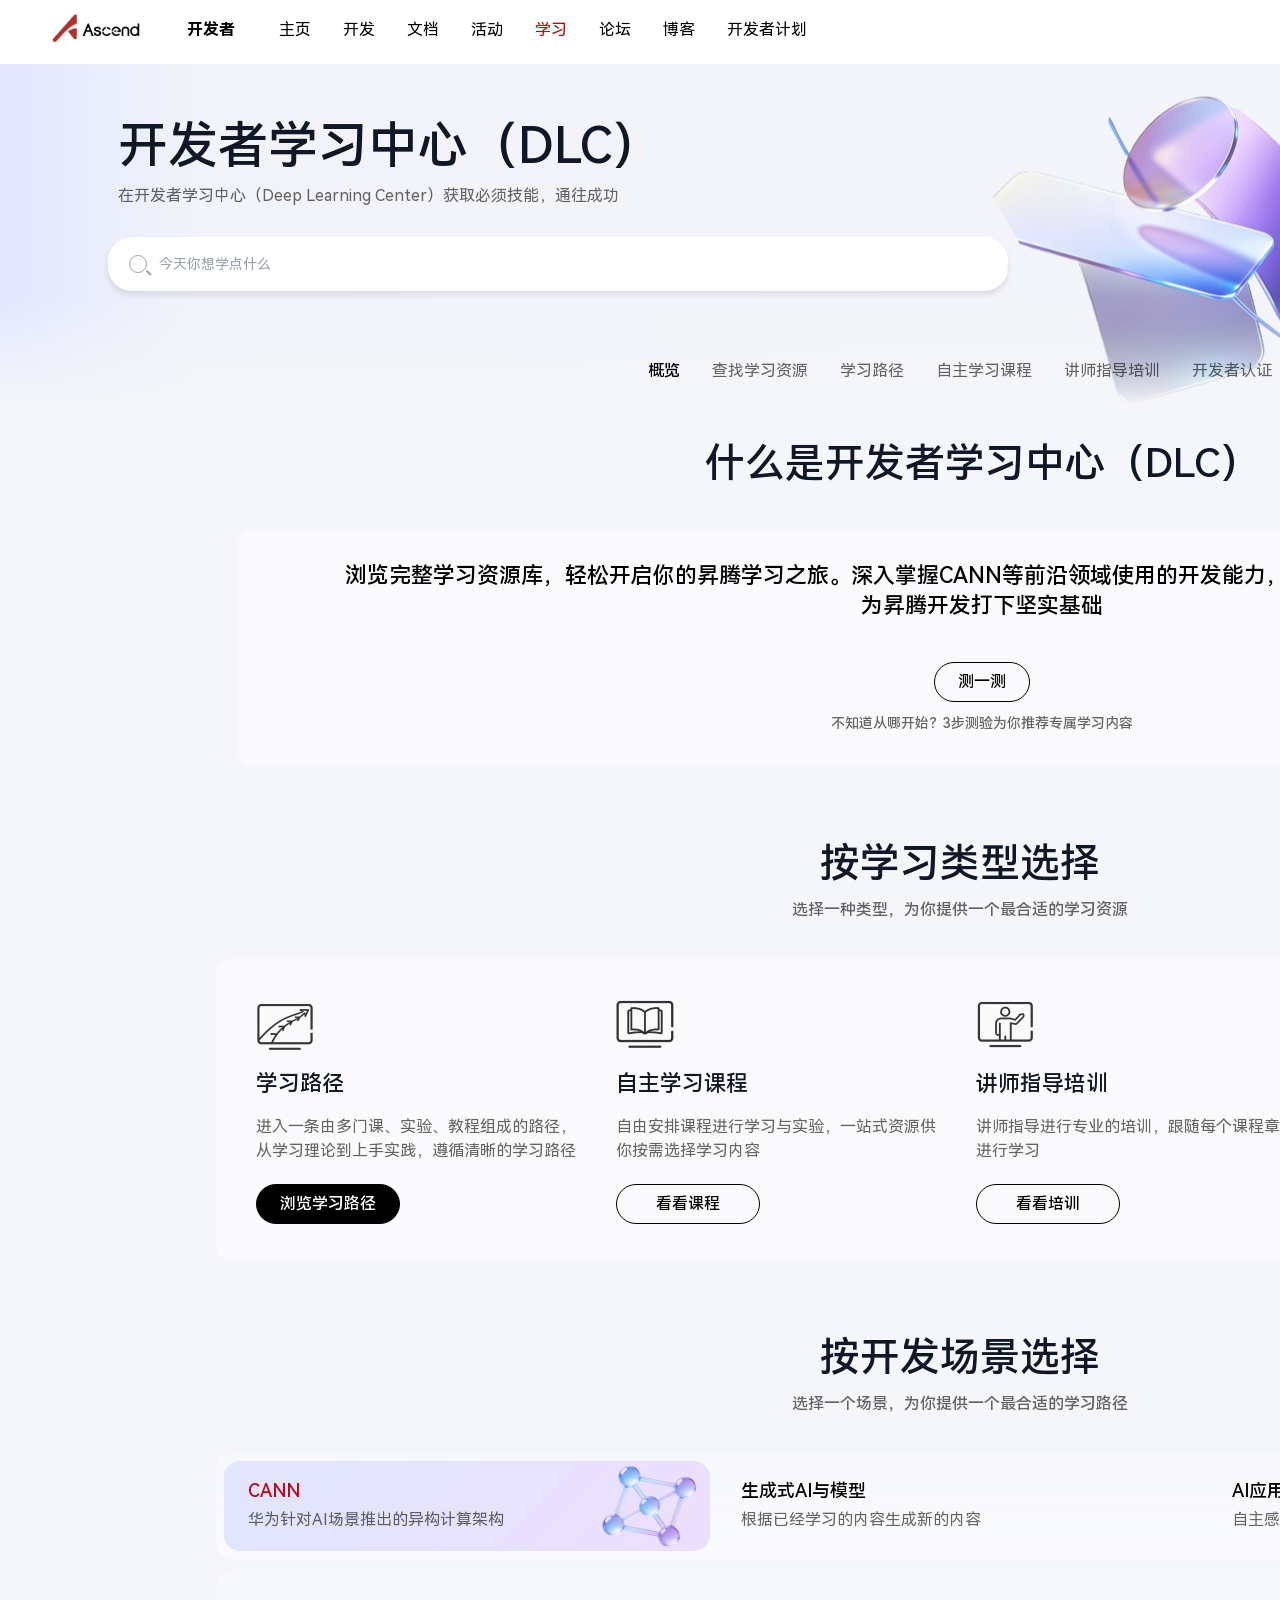
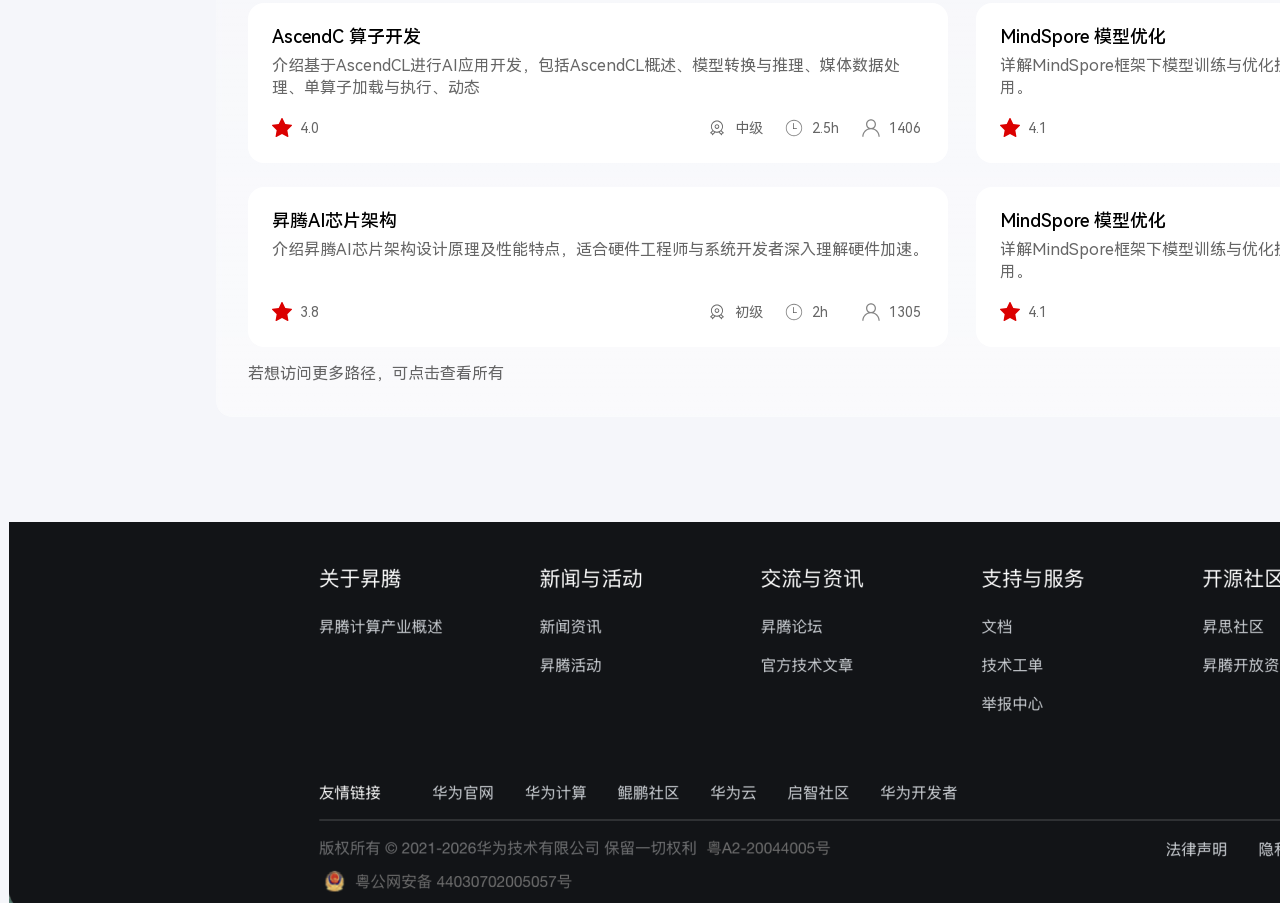
==== index.html @ 6dcd7709 "Fix recommendation floor spacing and title alignment Card height restored to Figma's real 322px (was" ====
<!DOCTYPE html>
<html lang="zh-CN">
<head>
<meta charset="UTF-8">
<meta name="viewport" content="width=1920">
<title>开发者学习中心 · Ascend Developer</title>
<link rel="stylesheet" href="assets/css/styles.css">
</head>
<body>
<div class="page">
<header class="nav">
<img class="ph-img" src="assets/images/logo.png" alt="Ascend Developer" style="left:24.0px;top:4.0px;width:139.0px;height:50.0px;">
<nav class="nav-links">
<a class="nav-link" href="#" style="left:187.0px;top:18.0px;width:60.0px;font-weight:700;color:var(--color-text-primary);">开发者</a>
<a class="nav-link" href="#" style="left:279.0px;top:18.0px;width:32.0px;font-weight:400;color:var(--color-text-primary);">主页</a>
<a class="nav-link" href="#" style="left:343.0px;top:18.0px;width:32.0px;font-weight:400;color:var(--color-text-primary);">开发</a>
<a class="nav-link" href="#" style="left:407.0px;top:18.0px;width:32.0px;font-weight:400;color:var(--color-text-primary);">文档</a>
<a class="nav-link" href="#" style="left:471.0px;top:18.0px;width:32.0px;font-weight:400;color:var(--color-text-primary);">活动</a>
<a class="nav-link" href="#" style="left:535.0px;top:18.0px;width:32.0px;font-weight:400;color:var(--color-brand-red-dark);">学习</a>
<a class="nav-link" href="#" style="left:599.0px;top:18.0px;width:32.0px;font-weight:400;color:var(--color-text-primary);">论坛</a>
<a class="nav-link" href="#" style="left:663.0px;top:18.0px;width:32.0px;font-weight:400;color:var(--color-text-primary);">博客</a>
<a class="nav-link" href="#" style="left:727.0px;top:18.0px;width:80.0px;font-weight:400;color:var(--color-text-primary);">开发者计划</a>
</nav>
<img class="ph-img" src="assets/images/nav-side-image.png" alt="" style="left:1474.0px;top:7.0px;width:430.0px;height:46.0px;">
</header>
<section class="banner">
<div class="banner-base" style="left:0.0px;top:53.0px;width:1920.0px;height:355.0px;"></div>
<img class="ph-img" src="assets/images/banner-visual.png" alt="" style="left:987.0px;top:-218.0px;width:942.84px;height:822.43px;">
<div class="banner-fade" style="left:0.0px;top:296.0px;width:1920.0px;height:112.0px;"></div>
<img class="ph-img" src="assets/images/banner-float-1.png" alt="" style="left:1458.0px;top:90.0px;width:55.0px;height:56.0px;">
<img class="ph-img" src="assets/images/banner-float-2.png" alt="" style="left:1272.0px;top:272.0px;width:46.0px;height:52.0px;">
<div class="txt" style="left:118.0px;top:121.0px;width:545.0px;height:50.0px;font-size:50.0px;line-height:50.0px;font-weight:600;color:var(--color-text-heading);text-align:left;white-space:nowrap;">开发者学习中心（DLC）</div>
<div class="txt" style="left:118.0px;top:185.0px;width:497.0px;height:22.0px;font-size:16.0px;line-height:22.0px;font-weight:400;color:var(--color-text-secondary);text-align:left;white-space:nowrap;">在开发者学习中心（Deep Learning Center）获取必须技能，通往成功</div>
<div class="search-bar" style="left:108.0px;top:237.0px;width:900.0px;height:54.0px;">
<span class="search-icon"></span>
<input type="text" class="search-input" id="searchInput" placeholder="今天你想学点什么" autocomplete="off" oninput="onSearchInput(this.value)" onfocus="onSearchFocus()">
</div>
<div class="search-panel" id="searchPanel" style="left:108px;top:303px;"></div>
<div class="subnav" style="left:216.0px;top:343.0px;width:1488.0px;height:56.0px;">
<span class="subnav-item" style="left:432.0px;top:18.0px;font-weight:600;color:var(--color-text-primary);">概览</span>
<a class="subnav-item" href="find.html" style="left:496.0px;top:18.0px;font-weight:400;color:var(--color-text-secondary);">查找学习资源</a>
<span class="subnav-item" style="left:624.0px;top:18.0px;font-weight:400;color:var(--color-text-secondary);">学习路径</span>
<span class="subnav-item" style="left:720.0px;top:18.0px;font-weight:400;color:var(--color-text-secondary);">自主学习课程</span>
<span class="subnav-item" style="left:848.0px;top:18.0px;font-weight:400;color:var(--color-text-secondary);">讲师指导培训</span>
<span class="subnav-item" style="left:976.0px;top:18.0px;font-weight:400;color:var(--color-text-secondary);">开发者认证</span>
</div>
<button class="float-btn" style="left:1840.0px;top:1035.0px;width:36.0px;height:36.0px;" aria-label="quick action"><span></span></button>
<button class="float-btn" style="left:1840.0px;top:1079.0px;width:36.0px;height:36.0px;" aria-label="quick action"><span></span></button>
<button class="float-btn" style="left:1840.0px;top:1123.0px;width:36.0px;height:36.0px;" aria-label="quick action"><span></span></button>
<button class="float-btn" style="left:1840.0px;top:1167.0px;width:36.0px;height:36.0px;" aria-label="quick action"><span></span></button>
</section>
<section class="intro" id="floorDefault">
<div class="txt" style="left:704.5px;top:439.0px;width:555.0px;height:50.0px;font-size:40.0px;line-height:50.0px;font-weight:600;color:var(--color-text-heading);text-align:center;white-space:nowrap;">什么是开发者学习中心（DLC）</div>
<div class="intro-card" style="left:238.0px;top:529.0px;width:1488.0px;height:238.0px;"></div>
<div class="txt" style="left:344.0px;top:561.0px;width:1275.0px;height:60.0px;font-size:22.0px;line-height:30.0px;font-weight:600;color:var(--color-text-primary);text-align:center;">浏览完整学习资源库，轻松开启你的昇腾学习之旅。深入掌握CANN等前沿领域使用的开发能力，收获一手实战经验与专家级知识，为昇腾开发打下坚实基础</div>
<div class="txt" style="left:344.0px;top:715.0px;width:1275.0px;height:16.0px;font-size:14.0px;line-height:16.0px;font-weight:600;color:var(--color-text-secondary);text-align:center;white-space:nowrap;">不知道从哪开始？3步测验为你推荐专属学习内容</div>
<button class="btn btn-outline" style="left:934.0px;top:662.0px;width:96.0px;height:40.0px;" onclick="openQuizMatch()">测一测</button>
</section>

<!-- 专属推荐楼层：完成"测一测"后替换上面的默认楼层。内容来自 Figma 节点 136:1414（主页-专属推荐） -->
<section class="rec-floor" id="floorRecommend" style="display:none;">
<div class="txt" style="left:34.0px;top:439.0px;width:1896.0px;height:50.0px;font-size:40.0px;line-height:50.0px;font-weight:600;color:var(--color-text-heading);text-align:center;white-space:nowrap;">专属推荐</div>
<div class="rec-card-bg" style="left:238.0px;top:529.0px;width:1488.0px;height:322.0px;">
  <div class="rec-toolbar">
    <div class="rec-chips" id="recChips"></div>
    <div class="rec-toolbar-right">
      <span class="rec-edit-link" onclick="openQuizMatch()">修改</span>
      <button class="rec-refresh-btn" onclick="shuffleRecCards()">↻ 换一批</button>
    </div>
  </div>
  <div class="rec-cards" id="recCards"></div>
</div>
</section>
<div id="belowFloor1" style="position:relative;top:0px;transition:top 0.3s ease;">
<section class="learn-type">
<div class="txt" style="left:820.0px;top:839.0px;width:280.0px;height:50.0px;font-size:40.0px;line-height:50.0px;font-weight:600;color:var(--color-text-heading);text-align:center;white-space:nowrap;">按学习类型选择</div>
<div class="txt" style="left:322.0px;top:901.0px;width:1275.0px;height:18.0px;font-size:16.0px;line-height:18.0px;font-weight:600;color:var(--color-text-secondary);text-align:center;white-space:nowrap;">选择一种类型，为你提供一个最合适的学习资源</div>
<div class="learn-type-card-bg" style="left:216.0px;top:959.0px;width:1488.0px;height:302.0px;"></div>
<img class="ph-img" src="assets/images/scenario-icon-1.png" alt="" style="left:256.0px;top:995.0px;width:58.0px;height:58.0px;">
<div class="txt" style="left:256.0px;top:1069.0px;width:328.0px;height:30.0px;font-size:22.0px;line-height:30.0px;font-weight:600;color:var(--color-text-heading);text-align:left;white-space:nowrap;">学习路径</div>
<div class="txt" style="left:256.0px;top:1115.0px;width:328.0px;height:48.0px;font-size:16.0px;line-height:24.0px;font-weight:400;color:var(--color-text-secondary);text-align:left;">进入一条由多门课、实验、教程组成的路径，从学习理论到上手实践，遵循清晰的学习路径</div>
<button class="btn btn-primary" style="left:256.0px;top:1184.0px;width:144.0px;height:40.0px;">浏览学习路径</button>
<img class="ph-img" src="assets/images/scenario-icon-2.png" alt="" style="left:616.0px;top:995.0px;width:58.0px;height:58.0px;">
<div class="txt" style="left:616.0px;top:1069.0px;width:328.0px;height:30.0px;font-size:22.0px;line-height:30.0px;font-weight:600;color:var(--color-text-heading);text-align:left;white-space:nowrap;">自主学习课程</div>
<div class="txt" style="left:616.0px;top:1115.0px;width:328.0px;height:48.0px;font-size:16.0px;line-height:24.0px;font-weight:400;color:var(--color-text-secondary);text-align:left;">自由安排课程进行学习与实验，一站式资源供你按需选择学习内容</div>
<button class="btn btn-outline" style="left:616.0px;top:1184.0px;width:144.0px;height:40.0px;">看看课程</button>
<img class="ph-img" src="assets/images/scenario-icon-3.png" alt="" style="left:976.0px;top:995.0px;width:58.0px;height:58.0px;">
<div class="txt" style="left:976.0px;top:1069.0px;width:328.0px;height:30.0px;font-size:22.0px;line-height:30.0px;font-weight:600;color:var(--color-text-heading);text-align:left;white-space:nowrap;">讲师指导培训</div>
<div class="txt" style="left:976.0px;top:1115.0px;width:328.0px;height:48.0px;font-size:16.0px;line-height:24.0px;font-weight:400;color:var(--color-text-secondary);text-align:left;">讲师指导进行专业的培训，跟随每个课程章节进行学习</div>
<button class="btn btn-outline" style="left:976.0px;top:1184.0px;width:144.0px;height:40.0px;">看看培训</button>
<img class="ph-img" src="assets/images/scenario-icon-4.png" alt="" style="left:1336.0px;top:995.0px;width:58.0px;height:58.0px;">
<div class="txt" style="left:1336.0px;top:1069.0px;width:328.0px;height:30.0px;font-size:22.0px;line-height:30.0px;font-weight:600;color:var(--color-text-heading);text-align:left;white-space:nowrap;">开发者认证</div>
<div class="txt" style="left:1336.0px;top:1115.0px;width:328.0px;height:48.0px;font-size:16.0px;line-height:24.0px;font-weight:400;color:var(--color-text-secondary);text-align:left;">学有所成，把你的能力转变为昇腾官方认证的人才证书。</div>
<button class="btn btn-outline" style="left:1336.0px;top:1184.0px;width:144.0px;height:40.0px;">看看认证</button>
</section>
<section class="scenario-head">
<div class="txt" style="left:820.0px;top:1333.0px;width:280.0px;height:50.0px;font-size:40.0px;line-height:50.0px;font-weight:600;color:var(--color-text-heading);text-align:center;white-space:nowrap;">按开发场景选择</div>
<div class="txt" style="left:322.0px;top:1395.0px;width:1275.0px;height:18.0px;font-size:16.0px;line-height:18.0px;font-weight:600;color:var(--color-text-secondary);text-align:center;white-space:nowrap;">选择一个场景，为你提供一个最合适的学习路径</div>
</section>
<section class="scenario-strip">
<div class="scenario-strip-top" style="left:216.0px;top:1453.0px;width:1488.0px;height:106.0px;"></div>
<div class="scenario-strip-bottom" style="left:216.0px;top:1571.0px;width:1488.0px;height:446.0px;"></div>
<div class="scenario-tag-bg" id="scenarioTagBg" style="left:224.0px;top:1461.0px;width:486.0px;height:90.0px;"></div>
<img class="ph-img" id="scenarioIcon" src="assets/images/glass-icon.png" alt="" style="left:579.0px;top:1436.0px;width:141.0px;height:141.0px;">
<div class="txt" id="scenarioTitle0" style="left:248.0px;top:1481.0px;width:255.0px;height:20.0px;font-size:18.0px;line-height:20.0px;font-weight:600;color:var(--color-brand-red-dark);text-align:left;white-space:nowrap;transition:color 0.2s;">CANN</div>
<div class="txt" style="left:248.0px;top:1509.0px;width:255.0px;height:22.0px;font-size:16.0px;line-height:22.0px;font-weight:400;color:var(--color-text-secondary);text-align:left;white-space:nowrap;">华为针对AI场景推出的异构计算架构</div>
<div class="txt" id="scenarioTitle1" style="left:741.0px;top:1481.0px;width:255.0px;height:20.0px;font-size:18.0px;line-height:20.0px;font-weight:600;color:var(--color-text-primary);text-align:left;white-space:nowrap;transition:color 0.2s;">生成式AI与模型</div>
<div class="txt" style="left:741.0px;top:1509.0px;width:290.0px;height:22.0px;font-size:16.0px;line-height:22.0px;font-weight:400;color:var(--color-text-secondary);text-align:left;white-space:nowrap;">根据已经学习的内容生成新的内容</div>
<div class="txt" id="scenarioTitle2" style="left:1232.0px;top:1481.0px;width:255.0px;height:20.0px;font-size:18.0px;line-height:20.0px;font-weight:600;color:var(--color-text-primary);text-align:left;white-space:nowrap;transition:color 0.2s;">AI应用与智能体</div>
<div class="txt" style="left:1232.0px;top:1509.0px;width:255.0px;height:22.0px;font-size:16.0px;line-height:22.0px;font-weight:400;color:var(--color-text-secondary);text-align:left;white-space:nowrap;">自主感知环境，进行独立思考</div>
<div class="scenario-tab-hit" onclick="selectScenario(0)" style="left:224.0px;top:1461.0px;width:493.0px;height:90.0px;"></div>
<div class="scenario-tab-hit" onclick="selectScenario(1)" style="left:717.0px;top:1461.0px;width:493.0px;height:90.0px;"></div>
<div class="scenario-tab-hit" onclick="selectScenario(2)" style="left:1208.0px;top:1461.0px;width:496.0px;height:90.0px;"></div>
<div class="txt" style="left:248.0px;top:1963.0px;width:290.0px;height:22.0px;font-size:16.0px;line-height:22.0px;font-weight:400;color:var(--color-text-secondary);text-align:left;white-space:nowrap;">若想访问更多路径，可点击查看所有</div>
</section>
<section class="course-grid">
<div class="course-card" style="left:248.0px;top:1603.0px;width:700.0px;height:160.0px;"></div>
<div class="txt" style="left:272.0px;top:1627.0px;width:255.0px;height:20.0px;font-size:18.0px;line-height:20.0px;font-weight:600;color:var(--color-text-primary);text-align:left;white-space:nowrap;">AscendC 算子开发</div>
<div class="txt" style="left:272.0px;top:1655.0px;width:656.0px;height:44.0px;font-size:16.0px;line-height:22.0px;font-weight:400;color:var(--color-text-secondary);text-align:left;">介绍基于AscendCL进行AI应用开发，包括AscendCL概述、模型转换与推理、媒体数据处理、单算子加载与执行、动态</div>
<img class="stat-icon" src="assets/icons/icon-star.svg" alt="" style="left:272.0px;top:1718.0px;width:20px;height:20px;">
<div class="txt" style="left:300.0px;top:1717.0px;width:30.0px;height:22.0px;font-size:14.0px;line-height:22.0px;font-weight:400;color:var(--color-text-secondary);text-align:left;white-space:nowrap;">4.0</div>
<img class="stat-icon" src="assets/icons/icon-level.svg" alt="" style="left:707.0px;top:1718.0px;width:20px;height:20px;">
<div class="txt" style="left:735.0px;top:1717.0px;width:29.0px;height:22.0px;font-size:14.0px;line-height:22.0px;font-weight:400;color:var(--color-text-secondary);text-align:left;white-space:nowrap;">中级</div>
<img class="stat-icon" src="assets/icons/icon-time.svg" alt="" style="left:784.0px;top:1718.0px;width:20px;height:20px;">
<div class="txt" style="left:812.0px;top:1717.0px;width:29.0px;height:22.0px;font-size:14.0px;line-height:22.0px;font-weight:400;color:var(--color-text-secondary);text-align:left;white-space:nowrap;">2.5h</div>
<img class="stat-icon" src="assets/icons/icon-people.svg" alt="" style="left:861.0px;top:1718.0px;width:20px;height:20px;">
<div class="txt" style="left:889.0px;top:1717.0px;width:34.0px;height:22.0px;font-size:14.0px;line-height:22.0px;font-weight:400;color:var(--color-text-secondary);text-align:left;white-space:nowrap;">1406</div>
<div class="course-card" style="left:248.0px;top:1787.0px;width:700.0px;height:160.0px;"></div>
<div class="txt" style="left:272.0px;top:1811.0px;width:255.0px;height:20.0px;font-size:18.0px;line-height:20.0px;font-weight:600;color:var(--color-text-primary);text-align:left;white-space:nowrap;">昇腾AI芯片架构</div>
<div class="txt" style="left:272.0px;top:1839.0px;width:656.0px;height:22.0px;font-size:16.0px;line-height:22.0px;font-weight:400;color:var(--color-text-secondary);text-align:left;white-space:nowrap;">介绍昇腾AI芯片架构设计原理及性能特点，适合硬件工程师与系统开发者深入理解硬件加速。</div>
<img class="stat-icon" src="assets/icons/icon-star.svg" alt="" style="left:272.0px;top:1902.0px;width:20px;height:20px;">
<div class="txt" style="left:300.0px;top:1901.0px;width:30.0px;height:22.0px;font-size:14.0px;line-height:22.0px;font-weight:400;color:var(--color-text-secondary);text-align:left;white-space:nowrap;">3.8</div>
<img class="stat-icon" src="assets/icons/icon-level.svg" alt="" style="left:707.0px;top:1902.0px;width:20px;height:20px;">
<div class="txt" style="left:735.0px;top:1901.0px;width:29.0px;height:22.0px;font-size:14.0px;line-height:22.0px;font-weight:400;color:var(--color-text-secondary);text-align:left;white-space:nowrap;">初级</div>
<img class="stat-icon" src="assets/icons/icon-time.svg" alt="" style="left:784.0px;top:1902.0px;width:20px;height:20px;">
<div class="txt" style="left:812.0px;top:1901.0px;width:29.0px;height:22.0px;font-size:14.0px;line-height:22.0px;font-weight:400;color:var(--color-text-secondary);text-align:left;white-space:nowrap;">2h</div>
<img class="stat-icon" src="assets/icons/icon-people.svg" alt="" style="left:861.0px;top:1902.0px;width:20px;height:20px;">
<div class="txt" style="left:889.0px;top:1901.0px;width:34.0px;height:22.0px;font-size:14.0px;line-height:22.0px;font-weight:400;color:var(--color-text-secondary);text-align:left;white-space:nowrap;">1305</div>
<div class="course-card" style="left:976.0px;top:1603.0px;width:700.0px;height:160.0px;"></div>
<div class="txt" style="left:1000.0px;top:1627.0px;width:255.0px;height:20.0px;font-size:18.0px;line-height:20.0px;font-weight:600;color:var(--color-text-primary);text-align:left;white-space:nowrap;">MindSpore 模型优化</div>
<div class="txt" style="left:1000.0px;top:1655.0px;width:656.0px;height:44.0px;font-size:16.0px;line-height:22.0px;font-weight:400;color:var(--color-text-secondary);text-align:left;">详解MindSpore框架下模型训练与优化技巧，涵盖自动微分、混合精度训练及分布式计算应用。</div>
<img class="stat-icon" src="assets/icons/icon-star.svg" alt="" style="left:1000.0px;top:1718.0px;width:20px;height:20px;">
<div class="txt" style="left:1028.0px;top:1717.0px;width:30.0px;height:22.0px;font-size:14.0px;line-height:22.0px;font-weight:400;color:var(--color-text-secondary);text-align:left;white-space:nowrap;">4.1</div>
<img class="stat-icon" src="assets/icons/icon-level.svg" alt="" style="left:1435.0px;top:1718.0px;width:20px;height:20px;">
<div class="txt" style="left:1463.0px;top:1717.0px;width:29.0px;height:22.0px;font-size:14.0px;line-height:22.0px;font-weight:400;color:var(--color-text-secondary);text-align:left;white-space:nowrap;">高级</div>
<img class="stat-icon" src="assets/icons/icon-time.svg" alt="" style="left:1512.0px;top:1718.0px;width:20px;height:20px;">
<div class="txt" style="left:1540.0px;top:1717.0px;width:29.0px;height:22.0px;font-size:14.0px;line-height:22.0px;font-weight:400;color:var(--color-text-secondary);text-align:left;white-space:nowrap;">3h</div>
<img class="stat-icon" src="assets/icons/icon-people.svg" alt="" style="left:1589.0px;top:1718.0px;width:20px;height:20px;">
<div class="txt" style="left:1617.0px;top:1717.0px;width:34.0px;height:22.0px;font-size:14.0px;line-height:22.0px;font-weight:400;color:var(--color-text-secondary);text-align:left;white-space:nowrap;">1720</div>
<div class="course-card" style="left:976.0px;top:1787.0px;width:700.0px;height:160.0px;"></div>
<div class="txt" style="left:1000.0px;top:1811.0px;width:255.0px;height:20.0px;font-size:18.0px;line-height:20.0px;font-weight:600;color:var(--color-text-primary);text-align:left;white-space:nowrap;">MindSpore 模型优化</div>
<div class="txt" style="left:1000.0px;top:1839.0px;width:656.0px;height:44.0px;font-size:16.0px;line-height:22.0px;font-weight:400;color:var(--color-text-secondary);text-align:left;">详解MindSpore框架下模型训练与优化技巧，涵盖自动微分、混合精度训练及分布式计算应用。</div>
<img class="stat-icon" src="assets/icons/icon-star.svg" alt="" style="left:1000.0px;top:1902.0px;width:20px;height:20px;">
<div class="txt" style="left:1028.0px;top:1901.0px;width:30.0px;height:22.0px;font-size:14.0px;line-height:22.0px;font-weight:400;color:var(--color-text-secondary);text-align:left;white-space:nowrap;">4.1</div>
<img class="stat-icon" src="assets/icons/icon-level.svg" alt="" style="left:1435.0px;top:1902.0px;width:20px;height:20px;">
<div class="txt" style="left:1463.0px;top:1901.0px;width:29.0px;height:22.0px;font-size:14.0px;line-height:22.0px;font-weight:400;color:var(--color-text-secondary);text-align:left;white-space:nowrap;">高级</div>
<img class="stat-icon" src="assets/icons/icon-time.svg" alt="" style="left:1512.0px;top:1902.0px;width:20px;height:20px;">
<div class="txt" style="left:1540.0px;top:1901.0px;width:29.0px;height:22.0px;font-size:14.0px;line-height:22.0px;font-weight:400;color:var(--color-text-secondary);text-align:left;white-space:nowrap;">3h</div>
<img class="stat-icon" src="assets/icons/icon-people.svg" alt="" style="left:1589.0px;top:1902.0px;width:20px;height:20px;">
<div class="txt" style="left:1617.0px;top:1901.0px;width:34.0px;height:22.0px;font-size:14.0px;line-height:22.0px;font-weight:400;color:var(--color-text-secondary);text-align:left;white-space:nowrap;">1720</div>
<a class="course-card-link" href="detail.html?course=ascendc&title=AscendC%20%E7%AE%97%E5%AD%90%E5%BC%80%E5%8F%91" style="left:248px;top:1603px;width:700px;height:160px;" aria-label="AscendC 算子开发"></a>
<a class="course-card-link" href="detail.html?course=chip-arch&title=%E6%98%87%E8%85%BEAI%E8%8A%AF%E7%89%87%E6%9E%B6%E6%9E%84" style="left:248px;top:1787px;width:700px;height:160px;" aria-label="昇腾AI芯片架构"></a>
<a class="course-card-link" href="detail.html?course=mindspore&title=MindSpore%20%E6%A8%A1%E5%9E%8B%E4%BC%98%E5%8C%96" style="left:976px;top:1603px;width:700px;height:160px;" aria-label="MindSpore 模型优化"></a>
<a class="course-card-link" href="detail.html?course=mindspore&title=MindSpore%20%E6%A8%A1%E5%9E%8B%E4%BC%98%E5%8C%96" style="left:976px;top:1787px;width:700px;height:160px;" aria-label="MindSpore 模型优化"></a>
</section>
<section class="footer-visual">
<img class="ph-img" src="assets/images/footer-visual.png" alt="" style="left:9.0px;top:2122.0px;width:1922.0px;height:381.0px;">
<div class="footer-accent" style="left:1813.0px;top:2238.0px;width:87.0px;height:183.0px;"></div>
</section>
</div>
</div>

<div class="qm-overlay" id="quizMatchOverlay">
  <div class="qm-card">
    <div class="qm-head">
      <span class="qm-icon">🎯</span>
      <div class="qm-head-text">
        <div class="qm-title" id="qmTitle"></div>
        <div class="qm-subtitle" id="qmSubtitle"></div>
      </div>
      <button class="qm-close" onclick="closeQuizMatch()" aria-label="关闭">
        <svg width="15" height="15" viewBox="0 0 24 24" fill="none" stroke="currentColor" stroke-width="2"><path d="M6 6l12 12M18 6L6 18"/></svg>
      </button>
    </div>
    <div class="qm-progress-track"><div class="qm-progress-fill" id="qmProgressFill"></div></div>
    <div class="qm-body" id="qmBody"></div>
  </div>
</div>

<script>
/* 数据来源：Figma 节点 165:8336 / 165:8654 / 165:8968 / 165:9280（测一测第一/二/三/四步） */
const QUIZ_STEPS = [
  { label: '第 1 步 / 共 3 步', headerTitle: '简单三步，祝你快速开启昇腾学习之旅', question: '你是什么角色？',
    options: ['AI 初学者', '高校学生', '算法工程师', '应用开发者', '推理部署', '算子开发', '随便看看'] },
  { label: '第 2 步 / 共 3 步', headerTitle: '很好，那么', question: '你的目标是？',
    options: ['昇腾通用知识', '训练开发', '算子开发', '推理开发', '获取人才认证', '以上都有'] },
  { label: '第 3 步 / 共 3 步', headerTitle: '好的～', question: '你当前的水平是？',
    options: ['零基础', '熟悉 Python', '熟悉 Triton', '熟悉 C++', '熟悉 CUDA C / Ascend C'] },
];

let qmStep = 0;          // 0,1,2 = 三道题；'loading'；'result'
let qmAnswers = [];

function openQuizMatch(){
  qmStep = 0;
  qmAnswers = [];
  document.getElementById('quizMatchOverlay').classList.add('open');
  renderQuizStep();
}
function closeQuizMatch(){
  document.getElementById('quizMatchOverlay').classList.remove('open');
}

function setQmProgress(pct){
  document.getElementById('qmProgressFill').style.width = pct + '%';
}

function renderQuizStep(){
  const body = document.getElementById('qmBody');
  const titleEl = document.getElementById('qmTitle');
  const subEl = document.getElementById('qmSubtitle');

  if (typeof qmStep === 'number') {
    const s = QUIZ_STEPS[qmStep];
    titleEl.textContent = s.headerTitle;
    subEl.style.display = 'none';
    setQmProgress(qmStep / QUIZ_STEPS.length * 100);
    body.innerHTML =
      '<div class="qm-step-label">' + s.label + '</div>' +
      '<div class="qm-question">' + s.question + '</div>' +
      '<div class="qm-options">' + s.options.map((o, i) =>
        '<button class="qm-option" onclick="pickQuizOption(' + i + ')">' + o + '</button>'
      ).join('') + '</div>';
  } else if (qmStep === 'loading') {
    titleEl.textContent = '稍等片刻';
    subEl.style.display = 'none';
    body.innerHTML =
      '<div class="qm-loading">' +
        '<div class="qm-spinner"></div>' +
        '<div class="qm-loading-text">正在为你匹配学习路径…</div>' +
      '</div>';
  } else if (qmStep === 'result') {
    titleEl.textContent = '学习路径匹配';
    subEl.textContent = '回答 3 道题，为你推荐最合适的资源';
    subEl.style.display = 'block';
    setQmProgress(100);
    sessionStorage.setItem('qmAnswers', JSON.stringify(qmAnswers));
    body.innerHTML =
      '<div class="qm-result">' +
        '<div class="qm-result-emoji">🎉</div>' +
        '<div class="qm-result-heading">已为你匹配最合适的学习路径</div>' +
        '<div class="qm-tags">' + qmAnswers.map(a => '<span class="qm-tag">' + a + '</span>').join('') + '</div>' +
        '<button class="qm-cta" onclick="goToRecommendation()">查看专属推荐</button>' +
      '</div>';
  }
}

function pickQuizOption(i){
  const s = QUIZ_STEPS[qmStep];
  qmAnswers.push(s.options[i]);
  if (qmStep < QUIZ_STEPS.length - 1) {
    qmStep++;
    renderQuizStep();
  } else {
    qmStep = 'loading';
    renderQuizStep();
    setTimeout(() => { qmStep = 'result'; renderQuizStep(); }, 1200);
  }
}

/* ================= 搜索下拉面板 =================
   数据来源：Figma 节点 164:2712(初始面板) / 165:4366(激活面板，以「算子」为例的
   搜索结果) / 165:5249(悬浮态，多一个「加入学习计划」按钮)。 */
const QUICK_SEARCHES = ['算子开发基础', 'CANN 环境安装', 'Ascend C 入门', '模型推理优化', 'NPU 调试技巧', 'MindSpore 快速入门'];

const SEARCH_RESULTS = [
  { tag: '自主学习课程', tagColor: '#2E53FA', title: 'Ascend C 算子开发入门', desc: '从零掌握昇腾 Ascend C 算子编程模型，涵盖 Tiling 策略、核函数编写与调试全流程。', rating: '4.6', level: '初级', time: '3h', count: '2,841' },
  { tag: '学习路径', tagColor: '#912EFA', title: '昇腾异构编程完整路径', desc: '从硬件架构、CANN 软件栈到算子开发，系统性掌握昇腾全栈开发能力。', rating: '4.8', level: '中级', time: '12h', count: '1,406' },
  { tag: '讲师指导培训', tagColor: '#AF2EFA', title: '算子性能调优实战营', desc: '专家讲师带你分析真实业务场景中的算子瓶颈，掌握 Profile 工具与优化手段。', rating: '4.9', level: '高级', time: '2天', count: '380' },
  { tag: '自主学习课程', tagColor: '#2E53FA', title: '自定义算子注册与部署', desc: '学习如何将自定义 Ascend C 算子集成到 PyTorch 与 MindSpore 框架中并完成推理部署。', rating: '4.5', level: '中级', time: '2.5h', count: '964' },
  { tag: '讲师指导培训', tagColor: '#AF2EFA', title: 'CANN 算子开发工程师认证辅导班', desc: '对标华为官方认证考纲，精讲考点与实验，助力一次通过 HCIP-AI 算子方向认证。', rating: '4.7', level: '中级', time: '3天', count: '712' },
];

const addedPlans = new Set();

function onSearchFocus(){
  const val = document.getElementById('searchInput').value.trim();
  renderSearchPanel(val);
}
function onSearchInput(val){
  renderSearchPanel(val.trim());
}

function renderSearchPanel(query){
  const panel = document.getElementById('searchPanel');
  panel.classList.add('open');
  if (!query) {
    panel.className = 'search-panel open sp-initial';
    panel.innerHTML =
      '<div class="sp-suggest-label">试试这些搜索</div>' +
      '<div class="sp-suggest-row">' + QUICK_SEARCHES.map(q =>
        '<button class="sp-suggest-pill" onclick="fillSearch(\'' + q + '\')">🔍 ' + q + '</button>'
      ).join('') + '</div>' +
      '<div class="sp-quiz-bar">' +
        '<span>不知道从哪开始？3步测验为你推荐专属学习内容</span>' +
        '<button class="sp-quiz-btn" onclick="closeSearchPanel(); openQuizMatch();">🎯 测一测</button>' +
      '</div>';
  } else {
    panel.className = 'search-panel open sp-active';
    panel.innerHTML =
      '<div class="sp-result-count">找到 ' + SEARCH_RESULTS.length + ' 条相关学习资源</div>' +
      '<div class="sp-result-list">' + SEARCH_RESULTS.map((r, i) =>
        '<div class="sp-result-item" onclick="openResultDetail(\'' + r.title + '\')">' +
          '<div class="sp-result-head">' +
            '<span class="sp-result-tag" style="border-color:' + r.tagColor + ';color:' + r.tagColor + ';">' + r.tag + '</span>' +
            '<span class="sp-result-title">' + r.title + '</span>' +
            '<button class="sp-result-plan-btn' + (addedPlans.has(i) ? ' added' : '') + '" onclick="event.stopPropagation(); toggleAddPlan(' + i + ', this)">' +
              (addedPlans.has(i) ? '已加入 ✓' : '加入学习计划') +
            '</button>' +
          '</div>' +
          '<div class="sp-result-desc">' + r.desc + '</div>' +
          '<div class="sp-result-meta">' +
            '<span class="sp-rating">⭐ ' + r.rating + '</span>' +
            '<span><img src="assets/icons/icon-level.svg" alt="">' + r.level + '</span>' +
            '<span><img src="assets/icons/icon-time.svg" alt="">' + r.time + '</span>' +
            '<span><img src="assets/icons/icon-people.svg" alt="">' + r.count + '</span>' +
          '</div>' +
        '</div>'
      ).join('') + '</div>' +
      '<a class="sp-view-all" href="find.html?q=' + encodeURIComponent(query) + '">查看全部结果 →</a>';
  }
}

function fillSearch(q){
  const input = document.getElementById('searchInput');
  input.value = q;
  renderSearchPanel(q);
}
function toggleAddPlan(i, btn){
  if (addedPlans.has(i)) { addedPlans.delete(i); btn.textContent = '加入学习计划'; btn.classList.remove('added'); }
  else { addedPlans.add(i); btn.textContent = '已加入 ✓'; btn.classList.add('added'); }
}
function openResultDetail(title){
  window.location.href = 'detail.html?title=' + encodeURIComponent(title);
}
function closeSearchPanel(){
  document.getElementById('searchPanel').classList.remove('open');
}
document.addEventListener('click', e => {
  const panel = document.getElementById('searchPanel');
  const bar = document.querySelector('.search-bar');
  if (panel.classList.contains('open') && !panel.contains(e.target) && !bar.contains(e.target)) {
    closeSearchPanel();
  }
});

/* ================= 专属推荐楼层 =================
   来源：Figma 节点 136:1414。同一批课程复用主页课程网格已核实过的真实数据，
   没有编造新课程；"换一批"从这个池子里随机挑 3 个，不是接真实推荐后端。 */
const REC_POOL = [
  { tag: '自主学习课程', tagColor: '#2E53FA', match: 'AscendC 算子开发', title: 'AscendC 算子开发', desc: '介绍基于AscendCL进行AI应用开发，包括AscendCL概述、模型转换与推理、媒体数据处理、单算子加载与执行、动态', rating: '4.0', level: '中级', time: '2.5h', count: '1406' },
  { tag: '自主学习课程', tagColor: '#2E53FA', match: 'CATLASS算子开发', title: 'CATLASS算子开发', desc: '介绍基于CATLASS算子进行AI应用开发，包括AscendCL概述、模型转换与推理、媒体数据处理、单算子加载与执行、动态', rating: '4.0', level: '中级', time: '2.5h', count: '1406' },
  { tag: '学习路径', tagColor: '#912EFA', match: 'AscendC 算子开发', title: '算子开发调试调优', desc: '介绍基于AscendCL进行AI应用开发，包括AscendCL概述、模型转换与推理、媒体数据处理、单算子加载与执行、动态', rating: '4.0', level: '中级', time: '2.5h', count: '1406' },
  { tag: '自主学习课程', tagColor: '#2E53FA', match: '昇腾AI芯片架构', title: '昇腾AI芯片架构', desc: '介绍昇腾AI芯片架构设计原理及性能特点，适合硬件工程师与系统开发者深入理解硬件加速。', rating: '3.8', level: '初级', time: '2h', count: '1305' },
  { tag: '自主学习课程', tagColor: '#2E53FA', match: 'MindSpore 模型优化', title: 'MindSpore 模型优化', desc: '详解MindSpore框架下模型训练与优化技巧，涵盖自动微分、混合精度训练及分布式计算应用。', rating: '4.1', level: '高级', time: '3h', count: '1720' },
];
let recShown = [0, 1, 2];

function recCardHTML(idx){
  const r = REC_POOL[idx];
  return '<div class="rec-card">' +
    '<div class="rec-card-top">' +
      '<span class="rec-card-tag" style="border-color:' + r.tagColor + ';color:' + r.tagColor + ';">' + r.tag + '</span>' +
      '<span class="rec-card-match">' + r.match + '</span>' +
    '</div>' +
    '<h4>' + r.title + '</h4>' +
    '<p>' + r.desc + '</p>' +
    '<div class="rec-card-meta">' +
      '<span class="rating">⭐ ' + r.rating + '</span>' +
      '<span><img src="assets/icons/icon-level.svg" alt="">' + r.level + '</span>' +
      '<span><img src="assets/icons/icon-time.svg" alt="">' + r.time + '</span>' +
      '<span><img src="assets/icons/icon-people.svg" alt="">' + r.count + '</span>' +
    '</div>' +
  '</div>';
}
function renderRecCards(){
  document.getElementById('recCards').innerHTML = recShown.map(recCardHTML).join('');
}
function shuffleRecCards(){
  const pool = REC_POOL.map((_, i) => i);
  const next = [];
  while (next.length < 3 && pool.length) {
    const pick = pool.splice(Math.floor(Math.random() * pool.length), 1)[0];
    next.push(pick);
  }
  recShown = next;
  renderRecCards();
}
function renderRecChips(){
  let answers = [];
  try { answers = JSON.parse(sessionStorage.getItem('qmAnswers') || '[]'); } catch (e) {}
  if (!answers.length) answers = ['AI初学者', '学习昇腾通用知识', '熟悉Python']; // Figma 示例态的默认值
  document.getElementById('recChips').innerHTML = answers.map(a => '<span class="rec-chip">' + a + '</span>').join('');
}
/* 专属推荐卡片(322px)比原来"什么是开发者学习中心"卡片(238px)高 84px；
   为了让它跟下面"按学习类型选择"楼层之间仍然保留原有的 72px 间距，
   把该楼层往下的所有内容（#belowFloor1）整体下移 84px，而不是压缩卡片。 */
const FLOOR1_SHIFT = 84;
function showRecommendFloor(){
  document.getElementById('floorDefault').style.display = 'none';
  document.getElementById('floorRecommend').style.display = 'block';
  document.getElementById('belowFloor1').style.top = FLOOR1_SHIFT + 'px';
  document.querySelector('.page').style.height = (2503 + FLOOR1_SHIFT) + 'px';
  renderRecChips();
  recShown = [0, 1, 2];
  renderRecCards();
}
function goToRecommendation(){
  closeQuizMatch();
  if (document.getElementById('floorRecommend')) {
    showRecommendFloor();
    document.getElementById('floorRecommend').scrollIntoView({ behavior: 'smooth', block: 'center' });
  } else {
    window.location.href = 'index.html?rec=1';
  }
}
(function initRecFloor(){
  if (new URLSearchParams(location.search).get('rec') === '1') showRecommendFloor();
})();

/* ================= 按开发场景选择：3 个 Tab 互相切换 =================
   来源：Figma 节点 120:205 / 124:603 / 124:858，三个页面分别是 CANN /
   生成式AI与模型 / AI应用与智能体 被选中时的状态（白色玻璃底 + 玻璃图标
   叠在被选中的分类上）。位置按各分类文字的 left 值统一推算，图标复用
   同一张 glass-icon.png（Figma 原稿三态图标略有大小差异，这里简化为一致）。 */
const SCENARIO_TABS = [
  { left: 248 }, // CANN
  { left: 741 }, // 生成式AI与模型
  { left: 1232 }, // AI应用与智能体
];
function selectScenario(i){
  const t = SCENARIO_TABS[i];
  document.getElementById('scenarioTagBg').style.left = (t.left - 24) + 'px';
  document.getElementById('scenarioIcon').style.left = (t.left + 331) + 'px';
  for (let j = 0; j < SCENARIO_TABS.length; j++) {
    document.getElementById('scenarioTitle' + j).style.color = j === i ? 'var(--color-brand-red-dark)' : 'var(--color-text-primary)';
  }
}
</script>
</body>
</html>
---- assets/css/styles.css ----
/* ================= Design tokens (see /ascenddesign-system/tokens/design-tokens.json) ================= */
:root {
  /* color */
  --color-text-primary: #000000;
  --color-text-secondary: rgba(0, 0, 0, 0.6);
  --color-text-secondary-alt: rgba(51, 51, 51, 0.6);
  --color-text-heading: #101828;
  --color-text-muted: #99A1AF;
  --color-text-dark-alt: #121417;
  --color-bg-surface: #FFFFFF;
  --color-bg-subtle: #F5F6FA;
  --color-border-default: #E5E7EB;
  --color-border-subtle: #F3F3F3;
  --color-border-strong: #000000;
  --color-brand-red: #DB0000;
  --color-brand-red-dark: #C7000B;
  --color-accent-purple: #A78BFA;

  /* typography */
  --font-sans: 'HarmonyOS Sans SC', 'PingFang SC', 'Microsoft YaHei', sans-serif;
  --fw-regular: 400;
  --fw-semibold: 600; /* HarmonyOS Medium.ttf loaded at weight 600 — see fontWeight.semibold in design-tokens.json */
  --fw-bold: 700;

  /* spacing */
  --space-8: 8px;
  --space-16: 16px;
  --space-20: 20px;
  --space-32: 32px;
  --space-40: 40px;

  /* radius */
  --radius-sm: 4px;
  --radius-md: 12px;
  --radius-lg: 16px;
  --radius-xl: 20px;
  --radius-2xl: 24px;

  /* shadow */
  --shadow-sm: 0px 1px 2px rgba(0, 0, 0, 0.1);
  --shadow-md: 0px 1px 3px rgba(0, 0, 0, 0.1);
  --shadow-lg: 0px 4px 6px rgba(0, 0, 0, 0.1);
}

/* ================= Fonts: HarmonyOS Sans SC ================= */
/* Noto Sans SC 的 medium(500) 与 semibold(600) 字重角色已合并映射到 Medium.ttf，
   在 font-weight:600 槽位加载（该字重族没有独立的 SemiBold 切片） */
@font-face {
  font-family: 'HarmonyOS Sans SC';
  src: url('../fonts/HarmonyOS_Sans_SC_Regular.woff2') format('woff2');
  font-weight: 400;
  font-style: normal;
  font-display: swap;
}
@font-face {
  font-family: 'HarmonyOS Sans SC';
  src: url('../fonts/HarmonyOS_Sans_SC_Medium.woff2') format('woff2');
  font-weight: 600;
  font-style: normal;
  font-display: swap;
}
@font-face {
  font-family: 'HarmonyOS Sans SC';
  src: url('../fonts/HarmonyOS_Sans_SC_Bold.woff2') format('woff2');
  font-weight: 700;
  font-style: normal;
  font-display: swap;
}

/* ================= Reset ================= */
* { box-sizing: border-box; margin: 0; padding: 0; }
html, body { background: var(--color-bg-subtle); }
body { font-family: var(--font-sans); -webkit-font-smoothing: antialiased; }
a { text-decoration: none; }
button { font-family: inherit; border: none; background: none; cursor: pointer; }

/* ================= Page (fixed 1920px canvas, pixel-accurate to Figma) ================= */
.page {
  position: relative;
  width: 1920px;
  height: 2503px;
  margin: 0 auto;
  background: var(--color-bg-subtle);
  overflow: hidden; /* clips content that bleeds above y=0 (banner visual), matching the Figma frame */
}

/* Section wrappers are NOT positioning contexts — every element inside them uses
   coordinates measured relative to .page (the only positioned ancestor). Giving a
   section its own position:absolute+top would double-apply that offset to its children. */

.txt { position: absolute; font-family: var(--font-sans); white-space: pre-wrap; }
.ph-img { position: absolute; object-fit: cover; display: block; }
.box { position: absolute; }

/* ================= Nav ================= */
.nav {
  position: absolute;
  left: 0; top: 0; width: 1920px; height: 64px;
  background: var(--color-bg-surface);
  z-index: 10;
}
.nav-links { position: absolute; left: 0; top: 0; width: 100%; height: 100%; }
.nav-link {
  position: absolute;
  font-size: 16px;
  line-height: 24px;
  white-space: nowrap;
  padding-bottom: var(--space-20);
}

/* ================= Banner ================= */
.banner { position: static; }
.banner-base {
  position: absolute;
  background: linear-gradient(90deg, #E1E7FF 0%, rgba(182, 197, 254, 0.05) 10.2%, rgba(221, 233, 255, 0.05) 88%, #DED1FD 96.2%);
}
.banner-fade {
  position: absolute;
  background: linear-gradient(180deg, rgba(244, 245, 247, 0) 0%, var(--color-bg-subtle) 100%);
}
.hero-copy .txt { position: absolute; }
.search-bar {
  position: absolute;
  background: var(--color-bg-surface);
  border-radius: var(--radius-2xl);
  box-shadow: var(--shadow-lg);
}
.search-icon {
  position: absolute;
  left: 21px; top: 18px;
  width: 18px; height: 18px;
  border: 1.6px solid var(--color-text-muted);
  border-radius: 50%;
}
.search-icon::after {
  content: '';
  position: absolute;
  right: -5px; bottom: -4px;
  width: 6px; height: 1.6px;
  background: var(--color-text-muted);
  transform: rotate(45deg);
  transform-origin: right center;
}
.search-input {
  position: absolute;
  left: 51px; top: 0;
  width: calc(100% - 71px);
  height: 100%;
  border: none;
  outline: none;
  background: transparent;
  font-family: var(--font-sans);
  font-size: 14px;
  color: var(--color-text-primary);
}
.search-input::placeholder { color: var(--color-text-muted); }

/* ================= Search panel (default/初始/激活/悬浮) =================
   内容/颜色/间距来自 Figma 节点 164:2712(初始面板) / 165:4366(激活/悬浮，
   两者结构相同，悬浮态只多一个「加入学习计划」按钮)。 */
.search-panel {
  display: none;
  position: absolute;
  background: var(--color-bg-surface);
  border: 1px solid #EAECEF;
  border-radius: var(--radius-lg);
  box-shadow: var(--shadow-lg);
  z-index: 20;
  overflow: hidden;
}
.search-panel.open { display: block; }

/* 初始面板：空焦点态 */
.sp-initial { width: 1090px; }
.sp-suggest-label { padding: 16px 16px 0; font-size: 12px; line-height: 18px; color: #9BA1AB; }
.sp-suggest-row { display: flex; flex-wrap: wrap; gap: 12px 9px; padding: 12px 16px 16px; }
.sp-suggest-pill {
  display: inline-flex; align-items: center; gap: 6px;
  background: #F7F8FA;
  border-radius: 999px;
  padding: 6px 12px;
  font-size: 13px;
  color: #5A6069;
  transition: background 0.15s;
}
.sp-suggest-pill:hover { background: #EAECEF; }
.sp-quiz-bar {
  display: flex; align-items: center; justify-content: space-between;
  background: #F7F8FA;
  padding: 12px 16px;
  font-size: 12px;
  color: #9BA1AB;
}
.sp-quiz-btn {
  display: inline-flex; align-items: center; gap: 6px;
  border: 1px solid #16181D;
  border-radius: 999px;
  padding: 6px 12px;
  font-size: 12px;
  color: #16181D;
  background: transparent;
  transition: background 0.15s;
}
.sp-quiz-btn:hover { background: var(--color-bg-subtle); }

/* 激活/悬浮面板：搜索结果列表 */
.sp-active { width: 1080px; }
.sp-result-count { padding: 13px 16px 12px; font-size: 12px; font-weight: 600; color: #9BA1AB; border-bottom: 1px solid #F2F3F5; }
.sp-result-list { max-height: 480px; overflow-y: auto; }
.sp-result-item {
  display: block;
  position: relative;
  padding: 12px 16px;
  border-bottom: 1px solid #F2F3F5;
  transition: background 0.15s;
}
.sp-result-item:last-child { border-bottom: none; }
.sp-result-item:hover { background: var(--color-bg-subtle); }
.sp-result-head { display: flex; align-items: center; gap: 8px; margin-bottom: 6px; }
.sp-result-tag {
  flex: none;
  border: 1px solid;
  border-radius: 16px;
  padding: 5px 12px 6px;
  font-size: 12px;
  line-height: 18px;
}
.sp-result-title { font-size: 14px; font-weight: 600; line-height: 19.25px; color: #16181D; }
.sp-result-plan-btn {
  display: none;
  margin-left: auto;
  flex: none;
  border: 1px solid #16181D;
  border-radius: 16px;
  padding: 5px 12px 6px;
  font-size: 12px;
  color: #16181D;
  background: var(--color-bg-surface);
  transition: background 0.15s;
}
.sp-result-item:hover .sp-result-plan-btn { display: inline-block; }
.sp-result-plan-btn:hover { background: var(--color-bg-subtle); }
.sp-result-plan-btn.added { border-color: var(--color-brand-red-dark); color: var(--color-brand-red-dark); }
.sp-result-desc { font-size: 12px; line-height: 19.5px; color: #5A6069; margin-bottom: 6px; }
.sp-result-meta { display: flex; align-items: center; gap: 12px; font-size: 12px; color: #9BA1AB; }
.sp-result-meta .sp-rating { display: flex; align-items: center; gap: 4px; color: var(--color-brand-red-dark); }
.sp-result-meta span { display: flex; align-items: center; gap: 4px; }
.sp-result-meta img { width: 12px; height: 12px; }
.sp-view-all {
  display: block;
  background: #F7F8FA;
  border-top: 1px solid #EAECEF;
  padding: 13px 16px;
  font-size: 13px;
  font-weight: 600;
  color: #2E53FA;
}
.sp-view-all:hover { text-decoration: underline; }
.subnav { position: absolute; background: transparent; }
.subnav-item { position: absolute; font-size: 16px; line-height: 19.2px; white-space: nowrap; }
.float-btn {
  position: absolute;
  background: var(--color-bg-surface);
  border-radius: var(--radius-md);
  box-shadow: var(--shadow-sm), var(--shadow-md);
  display: flex;
  align-items: center;
  justify-content: center;
}
.float-btn span {
  width: 16px; height: 16px;
  border-radius: var(--radius-sm);
  background: var(--color-border-default);
}

/* ================= Buttons ================= */
.btn {
  position: absolute;
  border-radius: var(--radius-xl);
  font-size: 16px;
  line-height: 20px;
  font-weight: var(--fw-semibold);
  display: flex;
  align-items: center;
  justify-content: center;
}
.btn-primary {
  background: var(--color-text-primary);
  border: 1px solid var(--color-text-primary);
  color: var(--color-bg-surface);
}
.btn-outline {
  background: transparent;
  border: 1px solid var(--color-text-primary);
  color: var(--color-text-primary);
}

/* ================= Intro ================= */
.intro { position: static; }
.intro-card {
  position: absolute;
  background: rgba(255, 255, 255, 0.5);
  border-radius: var(--radius-lg);
}

/* ================= 专属推荐楼层 =================
   内容来自 Figma 节点 136:1414（主页-专属推荐）。卡片高度从 Figma 的 322px
   压缩到 300px，是为了不把下方"按学习类型选择"楼层往下顶（两个楼层之间
   原本就有 72px 间隙，压缩后刚好放得下，不用连锁改动后面所有楼层的坐标）。 */
.rec-floor { position: static; }
.rec-card-bg {
  position: absolute;
  background: #FFFFFF;
  border: 1px solid var(--color-border-subtle);
  border-radius: var(--radius-lg);
  padding: 24px 32px;
  overflow: hidden;
}
.rec-card-bg::before {
  content: '';
  position: absolute;
  top: -80px; right: -60px;
  width: 420px; height: 420px;
  background: radial-gradient(circle, rgba(84,120,251,0.14), rgba(152,74,246,0.10) 60%, transparent 72%);
  border-radius: 50%;
  pointer-events: none;
}
.rec-toolbar { position: relative; display: flex; align-items: center; justify-content: space-between; margin-bottom: 24px; }
.rec-chips { display: flex; gap: 12px; flex-wrap: wrap; }
.rec-chip {
  background: var(--color-bg-surface);
  border: 1px solid #DFDFDF;
  border-radius: var(--radius-sm);
  padding: 7px 14px;
  font-size: 12px;
  color: var(--color-text-primary);
}
.rec-toolbar-right { display: flex; align-items: center; gap: 20px; flex: none; }
.rec-edit-link { font-size: 14px; color: var(--color-text-secondary); cursor: pointer; }
.rec-edit-link:hover { color: var(--color-text-primary); }
.rec-refresh-btn { font-size: 14px; color: var(--color-text-secondary); display: flex; align-items: center; gap: 4px; }
.rec-refresh-btn:hover { color: var(--color-text-primary); }

.rec-cards { position: relative; display: flex; gap: 15px; }
.rec-card {
  flex: 1;
  min-width: 0;
  background: var(--color-bg-surface);
  border: 1px solid var(--color-border-subtle);
  border-radius: var(--radius-lg);
  padding: 18px 20px;
}
.rec-card-top { display: flex; align-items: center; gap: 12px; margin-bottom: 24px; }
.rec-card-tag {
  flex: none;
  border-radius: var(--radius-lg);
  padding: 5px 11px 6px;
  font-size: 12px;
  border: 1px solid;
}
.rec-card-match {
  font-size: 12px;
  color: var(--color-text-secondary);
  padding-left: 12px;
  border-left: 1px solid rgba(0, 0, 0, 0.1);
  white-space: nowrap;
  overflow: hidden;
  text-overflow: ellipsis;
}
.rec-card h4 { font-size: 18px; font-weight: 600; color: var(--color-text-primary); margin-bottom: 12px; }
.rec-card p { font-size: 14px; line-height: 1.4; color: var(--color-text-secondary); margin-bottom: 14px; display: -webkit-box; -webkit-line-clamp: 2; -webkit-box-orient: vertical; overflow: hidden; }
.rec-card-meta { display: flex; align-items: center; gap: 12px; font-size: 12px; color: var(--color-text-secondary); }
.rec-card-meta .rating { color: var(--color-brand-red); }
.rec-card-meta span { display: inline-flex; align-items: center; gap: 4px; }
.rec-card-meta img { width: 12px; height: 12px; }

/* ================= Learn type (4-card row) ================= */
.learn-type { position: static; }
.learn-type-card-bg {
  position: absolute;
  background: rgba(255, 255, 255, 0.5);
  border-radius: var(--radius-lg);
}

/* ================= Scenario header ================= */
.scenario-head { position: static; }

/* ================= Scenario category strip ================= */
.scenario-strip { position: static; }
.scenario-strip-top,
.scenario-strip-bottom {
  position: absolute;
  border-radius: var(--radius-lg);
  background: linear-gradient(180deg, rgba(255, 255, 255, 0.25), rgba(255, 255, 255, 0.5));
  backdrop-filter: blur(4px);
}
.scenario-tag-bg {
  position: absolute;
  border-radius: var(--radius-lg);
  background:
    linear-gradient(rgba(255, 255, 255, 0.8), rgba(255, 255, 255, 0.8)),
    linear-gradient(135deg, rgba(84, 120, 251, 0.9), rgba(152, 74, 246, 0.9));
  transition: left 0.25s ease;
}
#scenarioIcon { transition: left 0.25s ease; }
.scenario-tab-hit { position: absolute; cursor: pointer; }

/* ================= Course grid (2x2) ================= */
.course-grid { position: static; }
.course-card {
  position: absolute;
  background: var(--color-bg-surface);
  border-radius: var(--radius-lg);
}
.stat-icon { position: absolute; }
.course-card-link {
  position: absolute;
  display: block;
  border-radius: var(--radius-lg);
  transition: box-shadow 0.15s;
}
.course-card-link:hover { box-shadow: var(--shadow-lg); }

/* ================= Footer visual ================= */
.footer-visual { position: static; }
.footer-accent { position: absolute; background: var(--color-text-dark-alt); }

/* ================= Quiz match modal =================
   内容/文案/颜色/间距均来自 Figma 节点 165:8336(第一步)/165:8654(第二步)/
   165:8968(第三步)/165:9280(第四步·结果)，取值为该弹窗独立的一套灰阶
   （与主页 token 非常接近但并非同一份，按来源如实取值，不强行合并）。 */
:root {
  --qm-ink: #16181D;
  --qm-ink-3: #9BA1AB;
  --qm-line: #EAECEF;
  --qm-line-2: #F2F3F5;
  --qm-progress-fill: #E4DBFC;
}
.qm-overlay {
  display: none;
  position: fixed;
  inset: 0;
  background: rgba(16, 24, 40, 0.5);
  align-items: flex-start;
  justify-content: center;
  padding-top: 15vh;
  z-index: 100;
}
.qm-overlay.open { display: flex; }
.qm-card {
  background: var(--color-bg-surface);
  width: 560px;
  max-width: 90vw;
  border-radius: var(--radius-lg);
  box-shadow: var(--shadow-lg);
  overflow: hidden;
  animation: qm-card-in 0.2s ease;
}
@keyframes qm-card-in {
  from { opacity: 0; transform: translateY(-8px) scale(0.98); }
  to { opacity: 1; transform: translateY(0) scale(1); }
}

.qm-head {
  display: flex;
  align-items: flex-start;
  gap: 12px;
  padding: 20px 24px;
  border-bottom: 1px solid var(--qm-line);
}
.qm-icon { font-size: 20px; line-height: 30px; }
.qm-head-text { flex: 1; min-width: 0; }
.qm-title { font-size: 16px; line-height: 24px; font-weight: 600; color: var(--qm-ink); }
.qm-subtitle { display: none; font-size: 12px; line-height: 18px; color: var(--qm-ink-3); margin-top: 2px; }
.qm-close {
  width: 28px; height: 28px; flex: none;
  border-radius: var(--radius-sm);
  display: flex; align-items: center; justify-content: center;
  color: var(--qm-ink-3);
  transition: background 0.15s;
}
.qm-close:hover { background: var(--color-bg-subtle); }

.qm-progress-track { height: 3px; background: var(--qm-line-2); }
.qm-progress-fill {
  height: 100%;
  width: 0%;
  background: var(--qm-progress-fill);
  border-radius: 999px;
  transition: width 0.3s ease;
}

.qm-body { padding: 24px; min-height: 254px; animation: qm-body-in 0.2s ease; }
@keyframes qm-body-in {
  from { opacity: 0; transform: translateX(8px); }
  to { opacity: 1; transform: translateX(0); }
}

.qm-step-label { font-size: 12px; line-height: 18px; color: var(--qm-ink-3); }
.qm-question { font-size: 17px; line-height: 23.375px; font-weight: 600; color: var(--qm-ink); margin-top: 4px; margin-bottom: 20px; }

.qm-options {
  display: grid;
  grid-template-columns: 1fr 1fr;
  gap: 12px 9px;
}
.qm-option {
  background: var(--color-bg-surface);
  border: 1px solid var(--qm-line);
  border-radius: var(--radius-md);
  padding: 14px 16px;
  font-size: 14px;
  line-height: 21px;
  color: var(--qm-ink);
  text-align: left;
  transition: border-color 0.15s, background 0.15s;
}
.qm-option:hover { border-color: var(--color-text-primary); background: var(--color-bg-subtle); }

/* 加载态：Figma 原型没有这一步，按基础 loading 补充 */
.qm-loading {
  display: flex;
  flex-direction: column;
  align-items: center;
  justify-content: center;
  gap: 14px;
  min-height: 206px;
}
.qm-spinner {
  width: 32px; height: 32px;
  border-radius: 50%;
  border: 3px solid var(--qm-line);
  border-top-color: var(--qm-ink);
  animation: qm-spin 0.8s linear infinite;
}
@keyframes qm-spin { to { transform: rotate(360deg); } }
.qm-loading-text { font-size: 14px; color: var(--qm-ink-3); }

.qm-result { text-align: center; }
.qm-result-emoji { font-size: 32px; line-height: 48px; }
.qm-result-heading { font-size: 15px; line-height: 22.5px; font-weight: 600; color: var(--qm-ink); margin-top: 8px; margin-bottom: 12px; }
.qm-tags { display: flex; flex-wrap: wrap; justify-content: center; gap: 8px; margin-bottom: 20px; }
.qm-tag {
  background: var(--qm-line);
  color: #000000;
  border-radius: 999px;
  padding: 4px 12px;
  font-size: 12px;
  line-height: 18px;
  font-weight: 600;
}
.qm-cta {
  width: 100%;
  height: 45px;
  border-radius: var(--radius-md);
  background: transparent;
  border: 1px solid var(--color-text-primary);
  color: var(--color-text-primary);
  font-size: 14px;
  font-weight: 600;
  transition: background 0.15s;
}
.qm-cta:hover { background: var(--color-bg-subtle); }
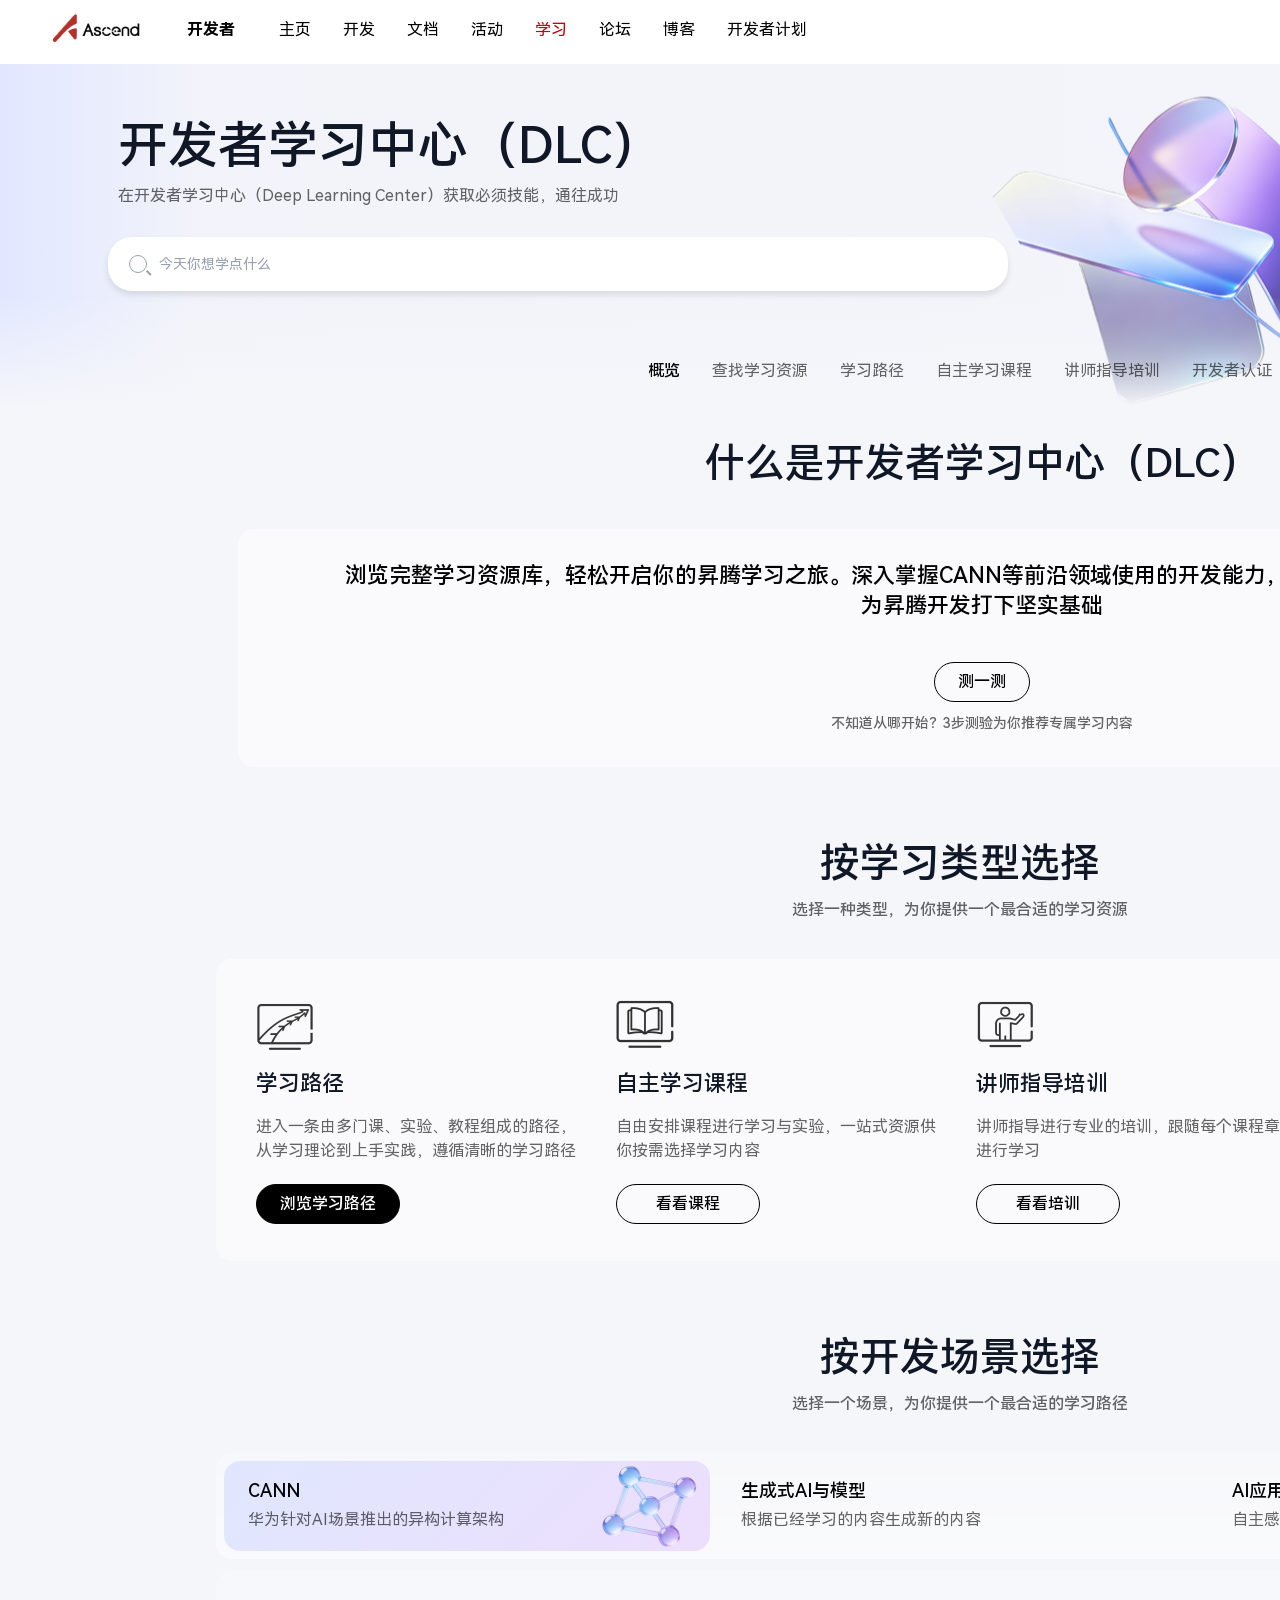
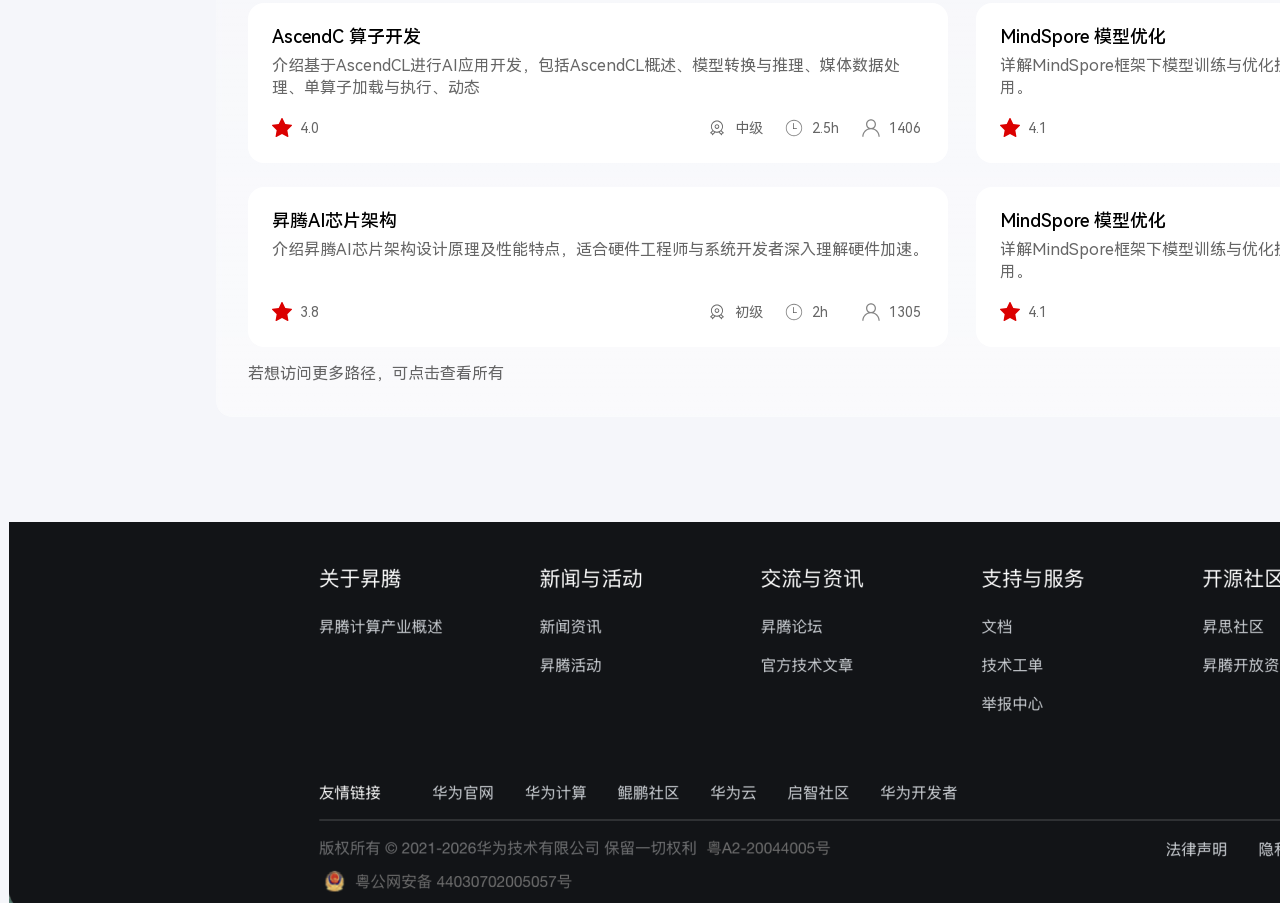
==== commit a06a0a46: "Fix scenario-tab selected state: per-tab icon asset/size instead of one shared icon, title stays bla" ====
--- a/index.html
+++ b/index.html
@@ -39,10 +39,10 @@
 <div class="subnav" style="left:216.0px;top:343.0px;width:1488.0px;height:56.0px;">
 <span class="subnav-item" style="left:432.0px;top:18.0px;font-weight:600;color:var(--color-text-primary);">概览</span>
 <a class="subnav-item" href="find.html" style="left:496.0px;top:18.0px;font-weight:400;color:var(--color-text-secondary);">查找学习资源</a>
-<span class="subnav-item" style="left:624.0px;top:18.0px;font-weight:400;color:var(--color-text-secondary);">学习路径</span>
-<span class="subnav-item" style="left:720.0px;top:18.0px;font-weight:400;color:var(--color-text-secondary);">自主学习课程</span>
-<span class="subnav-item" style="left:848.0px;top:18.0px;font-weight:400;color:var(--color-text-secondary);">讲师指导培训</span>
-<span class="subnav-item" style="left:976.0px;top:18.0px;font-weight:400;color:var(--color-text-secondary);">开发者认证</span>
+<a class="subnav-item" href="paths.html" style="left:624.0px;top:18.0px;font-weight:400;color:var(--color-text-secondary);">学习路径</a>
+<a class="subnav-item" href="courses.html" style="left:720.0px;top:18.0px;font-weight:400;color:var(--color-text-secondary);">自主学习课程</a>
+<a class="subnav-item" href="training.html" style="left:848.0px;top:18.0px;font-weight:400;color:var(--color-text-secondary);">讲师指导培训</a>
+<a class="subnav-item" href="certification.html" style="left:976.0px;top:18.0px;font-weight:400;color:var(--color-text-secondary);">开发者认证</a>
 </div>
 <button class="float-btn" style="left:1840.0px;top:1035.0px;width:36.0px;height:36.0px;" aria-label="quick action"><span></span></button>
 <button class="float-btn" style="left:1840.0px;top:1079.0px;width:36.0px;height:36.0px;" aria-label="quick action"><span></span></button>
@@ -79,19 +79,19 @@
 <img class="ph-img" src="assets/images/scenario-icon-1.png" alt="" style="left:256.0px;top:995.0px;width:58.0px;height:58.0px;">
 <div class="txt" style="left:256.0px;top:1069.0px;width:328.0px;height:30.0px;font-size:22.0px;line-height:30.0px;font-weight:600;color:var(--color-text-heading);text-align:left;white-space:nowrap;">学习路径</div>
 <div class="txt" style="left:256.0px;top:1115.0px;width:328.0px;height:48.0px;font-size:16.0px;line-height:24.0px;font-weight:400;color:var(--color-text-secondary);text-align:left;">进入一条由多门课、实验、教程组成的路径，从学习理论到上手实践，遵循清晰的学习路径</div>
-<button class="btn btn-primary" style="left:256.0px;top:1184.0px;width:144.0px;height:40.0px;">浏览学习路径</button>
+<a class="btn btn-primary" href="paths.html" style="left:256.0px;top:1184.0px;width:144.0px;height:40.0px;">浏览学习路径</a>
 <img class="ph-img" src="assets/images/scenario-icon-2.png" alt="" style="left:616.0px;top:995.0px;width:58.0px;height:58.0px;">
 <div class="txt" style="left:616.0px;top:1069.0px;width:328.0px;height:30.0px;font-size:22.0px;line-height:30.0px;font-weight:600;color:var(--color-text-heading);text-align:left;white-space:nowrap;">自主学习课程</div>
 <div class="txt" style="left:616.0px;top:1115.0px;width:328.0px;height:48.0px;font-size:16.0px;line-height:24.0px;font-weight:400;color:var(--color-text-secondary);text-align:left;">自由安排课程进行学习与实验，一站式资源供你按需选择学习内容</div>
-<button class="btn btn-outline" style="left:616.0px;top:1184.0px;width:144.0px;height:40.0px;">看看课程</button>
+<a class="btn btn-outline" href="courses.html" style="left:616.0px;top:1184.0px;width:144.0px;height:40.0px;">看看课程</a>
 <img class="ph-img" src="assets/images/scenario-icon-3.png" alt="" style="left:976.0px;top:995.0px;width:58.0px;height:58.0px;">
 <div class="txt" style="left:976.0px;top:1069.0px;width:328.0px;height:30.0px;font-size:22.0px;line-height:30.0px;font-weight:600;color:var(--color-text-heading);text-align:left;white-space:nowrap;">讲师指导培训</div>
 <div class="txt" style="left:976.0px;top:1115.0px;width:328.0px;height:48.0px;font-size:16.0px;line-height:24.0px;font-weight:400;color:var(--color-text-secondary);text-align:left;">讲师指导进行专业的培训，跟随每个课程章节进行学习</div>
-<button class="btn btn-outline" style="left:976.0px;top:1184.0px;width:144.0px;height:40.0px;">看看培训</button>
+<a class="btn btn-outline" href="training.html" style="left:976.0px;top:1184.0px;width:144.0px;height:40.0px;">看看培训</a>
 <img class="ph-img" src="assets/images/scenario-icon-4.png" alt="" style="left:1336.0px;top:995.0px;width:58.0px;height:58.0px;">
 <div class="txt" style="left:1336.0px;top:1069.0px;width:328.0px;height:30.0px;font-size:22.0px;line-height:30.0px;font-weight:600;color:var(--color-text-heading);text-align:left;white-space:nowrap;">开发者认证</div>
 <div class="txt" style="left:1336.0px;top:1115.0px;width:328.0px;height:48.0px;font-size:16.0px;line-height:24.0px;font-weight:400;color:var(--color-text-secondary);text-align:left;">学有所成，把你的能力转变为昇腾官方认证的人才证书。</div>
-<button class="btn btn-outline" style="left:1336.0px;top:1184.0px;width:144.0px;height:40.0px;">看看认证</button>
+<a class="btn btn-outline" href="certification.html" style="left:1336.0px;top:1184.0px;width:144.0px;height:40.0px;">看看认证</a>
 </section>
 <section class="scenario-head">
 <div class="txt" style="left:820.0px;top:1333.0px;width:280.0px;height:50.0px;font-size:40.0px;line-height:50.0px;font-weight:600;color:var(--color-text-heading);text-align:center;white-space:nowrap;">按开发场景选择</div>
@@ -102,11 +102,11 @@
 <div class="scenario-strip-bottom" style="left:216.0px;top:1571.0px;width:1488.0px;height:446.0px;"></div>
 <div class="scenario-tag-bg" id="scenarioTagBg" style="left:224.0px;top:1461.0px;width:486.0px;height:90.0px;"></div>
 <img class="ph-img" id="scenarioIcon" src="assets/images/glass-icon.png" alt="" style="left:579.0px;top:1436.0px;width:141.0px;height:141.0px;">
-<div class="txt" id="scenarioTitle0" style="left:248.0px;top:1481.0px;width:255.0px;height:20.0px;font-size:18.0px;line-height:20.0px;font-weight:600;color:var(--color-brand-red-dark);text-align:left;white-space:nowrap;transition:color 0.2s;">CANN</div>
+<div class="txt" id="scenarioTitle0" style="left:248.0px;top:1481.0px;width:255.0px;height:20.0px;font-size:18.0px;line-height:20.0px;font-weight:600;color:var(--color-text-primary);text-align:left;white-space:nowrap;">CANN</div>
 <div class="txt" style="left:248.0px;top:1509.0px;width:255.0px;height:22.0px;font-size:16.0px;line-height:22.0px;font-weight:400;color:var(--color-text-secondary);text-align:left;white-space:nowrap;">华为针对AI场景推出的异构计算架构</div>
-<div class="txt" id="scenarioTitle1" style="left:741.0px;top:1481.0px;width:255.0px;height:20.0px;font-size:18.0px;line-height:20.0px;font-weight:600;color:var(--color-text-primary);text-align:left;white-space:nowrap;transition:color 0.2s;">生成式AI与模型</div>
+<div class="txt" id="scenarioTitle1" style="left:741.0px;top:1481.0px;width:255.0px;height:20.0px;font-size:18.0px;line-height:20.0px;font-weight:600;color:var(--color-text-primary);text-align:left;white-space:nowrap;">生成式AI与模型</div>
 <div class="txt" style="left:741.0px;top:1509.0px;width:290.0px;height:22.0px;font-size:16.0px;line-height:22.0px;font-weight:400;color:var(--color-text-secondary);text-align:left;white-space:nowrap;">根据已经学习的内容生成新的内容</div>
-<div class="txt" id="scenarioTitle2" style="left:1232.0px;top:1481.0px;width:255.0px;height:20.0px;font-size:18.0px;line-height:20.0px;font-weight:600;color:var(--color-text-primary);text-align:left;white-space:nowrap;transition:color 0.2s;">AI应用与智能体</div>
+<div class="txt" id="scenarioTitle2" style="left:1232.0px;top:1481.0px;width:255.0px;height:20.0px;font-size:18.0px;line-height:20.0px;font-weight:600;color:var(--color-text-primary);text-align:left;white-space:nowrap;">AI应用与智能体</div>
 <div class="txt" style="left:1232.0px;top:1509.0px;width:255.0px;height:22.0px;font-size:16.0px;line-height:22.0px;font-weight:400;color:var(--color-text-secondary);text-align:left;white-space:nowrap;">自主感知环境，进行独立思考</div>
 <div class="scenario-tab-hit" onclick="selectScenario(0)" style="left:224.0px;top:1461.0px;width:493.0px;height:90.0px;"></div>
 <div class="scenario-tab-hit" onclick="selectScenario(1)" style="left:717.0px;top:1461.0px;width:493.0px;height:90.0px;"></div>
@@ -431,20 +431,33 @@
 /* ================= 按开发场景选择：3 个 Tab 互相切换 =================
    来源：Figma 节点 120:205 / 124:603 / 124:858，三个页面分别是 CANN /
    生成式AI与模型 / AI应用与智能体 被选中时的状态（白色玻璃底 + 玻璃图标
-   叠在被选中的分类上）。位置按各分类文字的 left 值统一推算，图标复用
-   同一张 glass-icon.png（Figma 原稿三态图标略有大小差异，这里简化为一致）。 */
+   叠在被选中的分类上）。位置按各分类文字的 left 值统一推算；标题文字
+   始终为黑色，不随选中状态变化。 */
 const SCENARIO_TABS = [
   { left: 248 }, // CANN
   { left: 741 }, // 生成式AI与模型
   { left: 1232 }, // AI应用与智能体
 ];
+// 每个分类的玻璃拟态图标在 Figma 原稿中大小、相对胶囊背景的偏移都不同
+// （CANN 141x141 溢出胶囊上方25px；另外两个 99x99/98x98 贴胶囊右边缘，
+// 只上溢4px），按 Figma 节点 124:856 / 124:1114 逐一还原，不再复用同一张图。
+const SCENARIO_ICONS = [
+  { src: 'assets/images/glass-icon.png', w: 141, h: 141, dx: 355, dy: -25 },
+  { src: 'assets/images/glass-icon-genai.png', w: 99, h: 99, dx: 387, dy: -4 },
+  { src: 'assets/images/glass-icon-agent.png', w: 98, h: 98, dx: 388, dy: -4 },
+];
 function selectScenario(i){
   const t = SCENARIO_TABS[i];
-  document.getElementById('scenarioTagBg').style.left = (t.left - 24) + 'px';
-  document.getElementById('scenarioIcon').style.left = (t.left + 331) + 'px';
-  for (let j = 0; j < SCENARIO_TABS.length; j++) {
-    document.getElementById('scenarioTitle' + j).style.color = j === i ? 'var(--color-brand-red-dark)' : 'var(--color-text-primary)';
-  }
+  const pillLeft = t.left - 24;
+  const pillTop = 1461;
+  document.getElementById('scenarioTagBg').style.left = pillLeft + 'px';
+  const icon = document.getElementById('scenarioIcon');
+  const ic = SCENARIO_ICONS[i];
+  icon.src = ic.src;
+  icon.style.width = ic.w + 'px';
+  icon.style.height = ic.h + 'px';
+  icon.style.left = (pillLeft + ic.dx) + 'px';
+  icon.style.top = (pillTop + ic.dy) + 'px';
 }
 </script>
 </body>
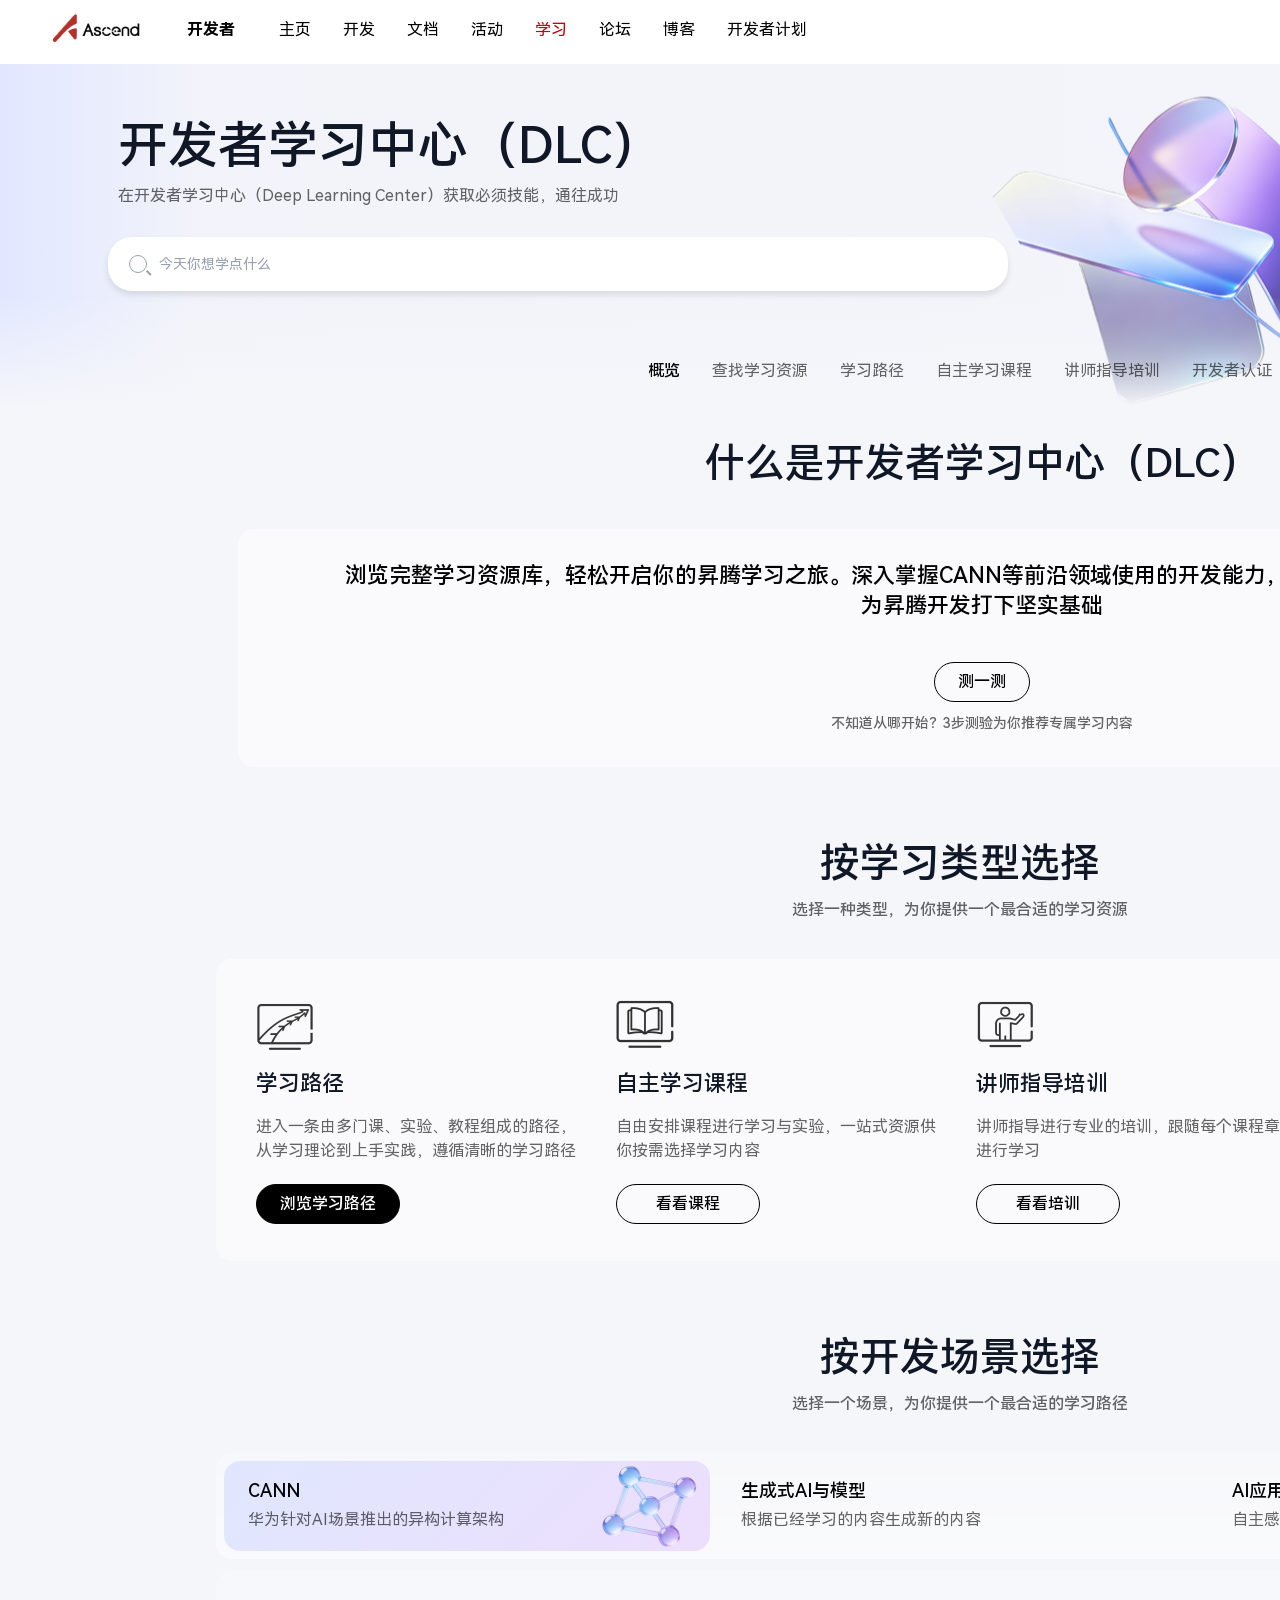
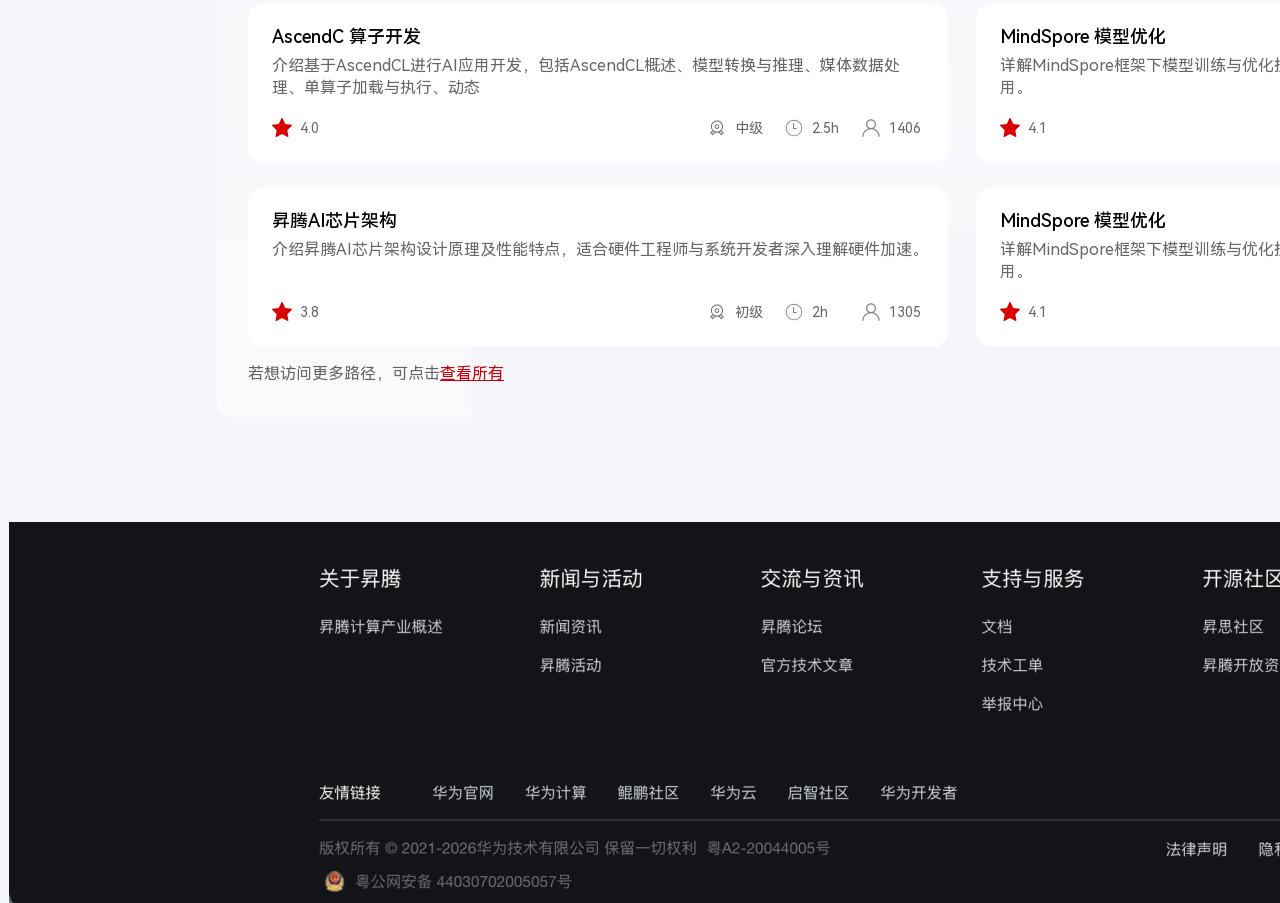
==== commit 8b90f950: "首页按开发场景选择楼层："查看所有"链接到学习路径子页面 原来"若想访问更多路径，可点击查看所有"是纯文本，"查看所有"改成可点击链接，指向 paths.html" ====
--- a/index.html
+++ b/index.html
@@ -111,7 +111,7 @@
 <div class="scenario-tab-hit" onclick="selectScenario(0)" style="left:224.0px;top:1461.0px;width:493.0px;height:90.0px;"></div>
 <div class="scenario-tab-hit" onclick="selectScenario(1)" style="left:717.0px;top:1461.0px;width:493.0px;height:90.0px;"></div>
 <div class="scenario-tab-hit" onclick="selectScenario(2)" style="left:1208.0px;top:1461.0px;width:496.0px;height:90.0px;"></div>
-<div class="txt" style="left:248.0px;top:1963.0px;width:290.0px;height:22.0px;font-size:16.0px;line-height:22.0px;font-weight:400;color:var(--color-text-secondary);text-align:left;white-space:nowrap;">若想访问更多路径，可点击查看所有</div>
+<div class="txt" style="left:248.0px;top:1963.0px;width:290.0px;height:22.0px;font-size:16.0px;line-height:22.0px;font-weight:400;color:var(--color-text-secondary);text-align:left;white-space:nowrap;">若想访问更多路径，可点击<a href="paths.html" style="color:var(--color-brand-red-dark);text-decoration:underline;">查看所有</a></div>
 </section>
 <section class="course-grid">
 <div class="course-card" style="left:248.0px;top:1603.0px;width:700.0px;height:160.0px;"></div>
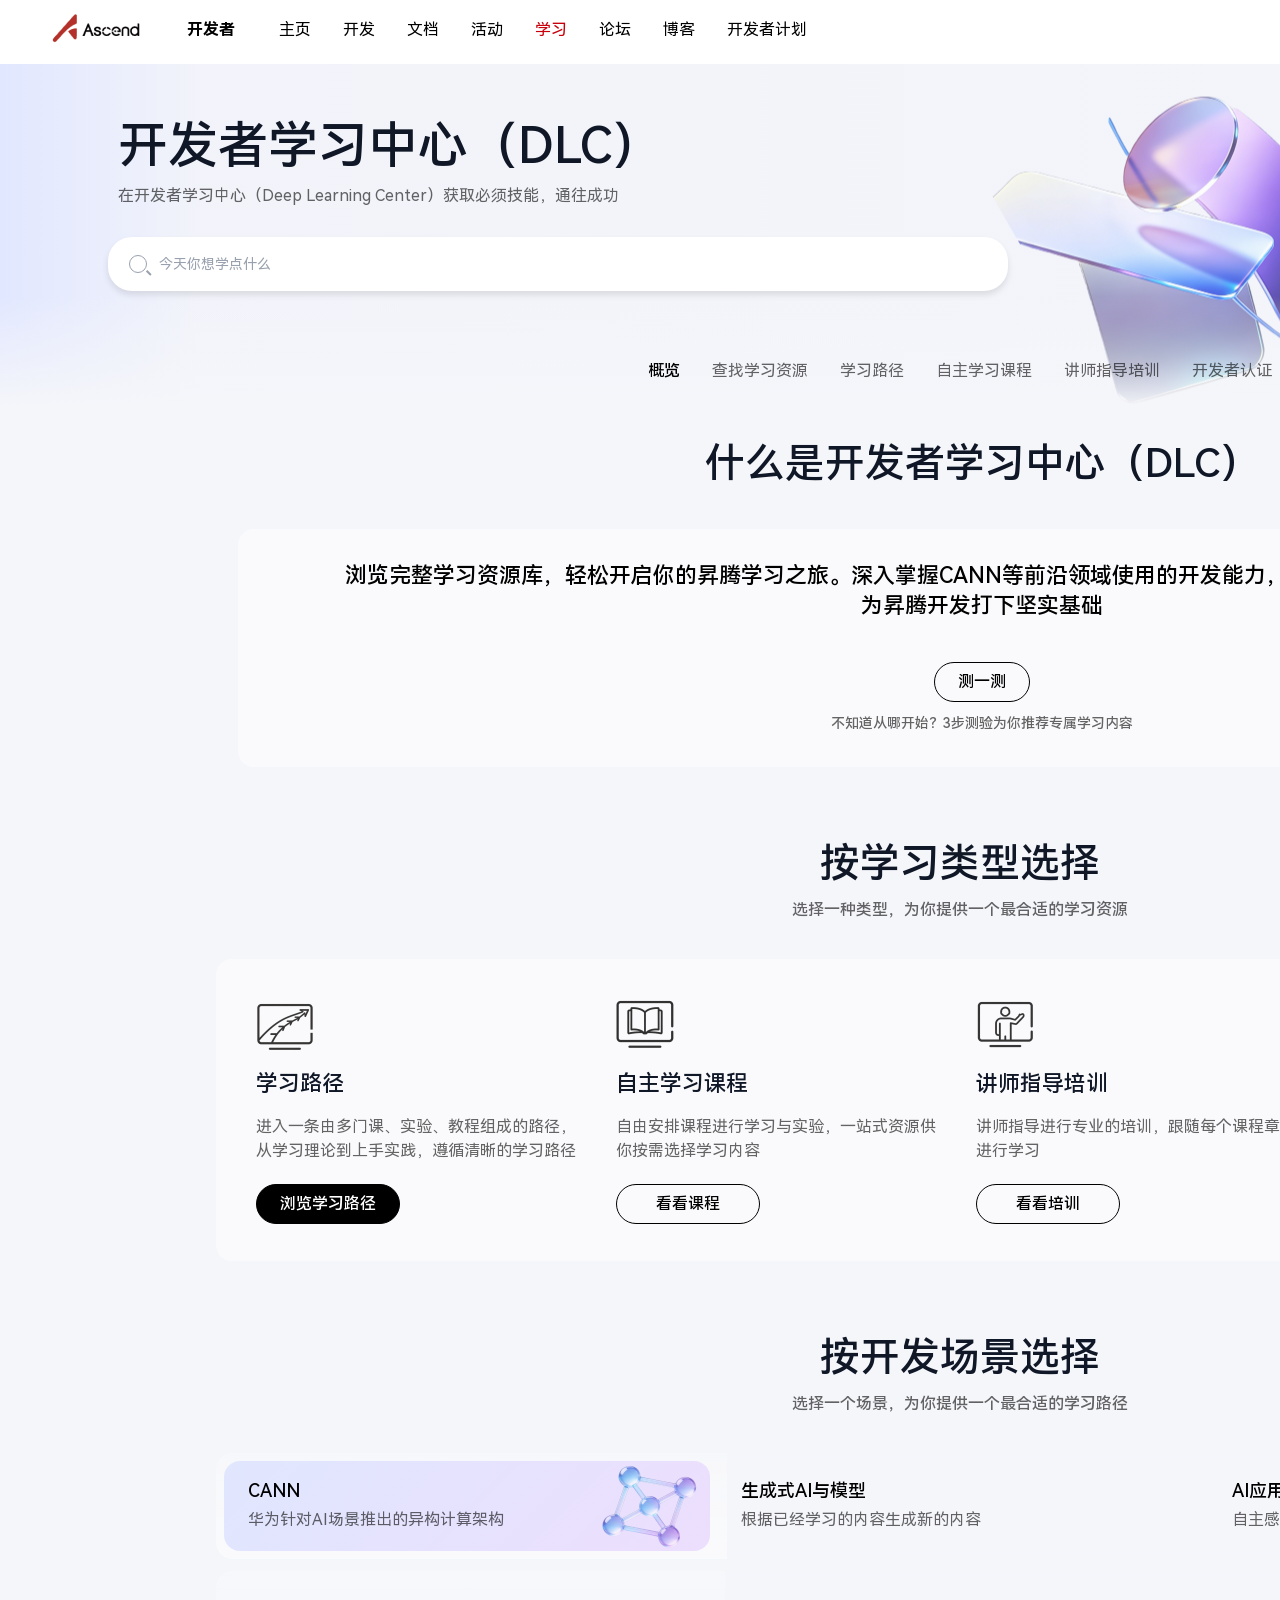
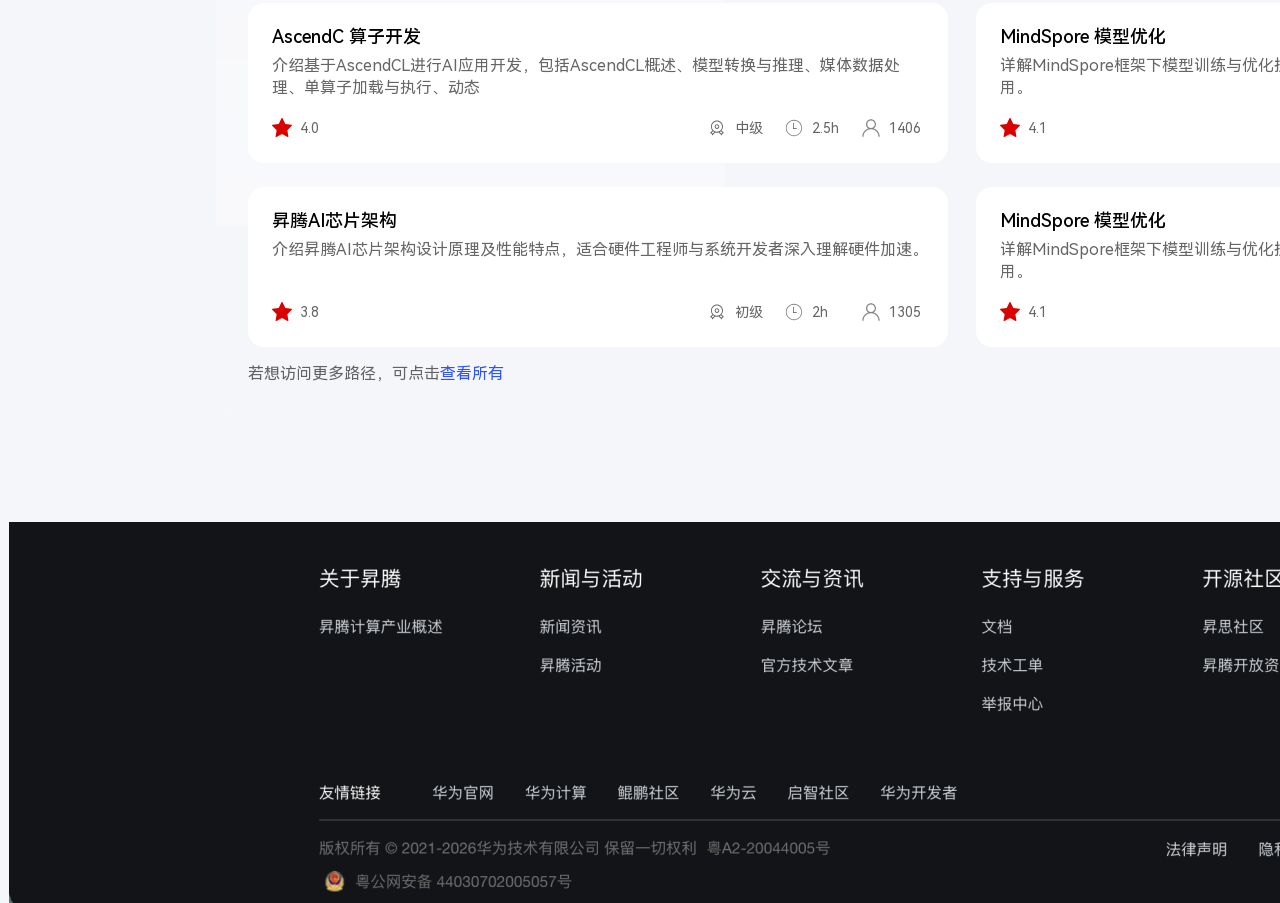
==== commit 14eae5b7: "修正"查看所有"链接样式：改用 #2E53FA 常规字重，不用下划线 对齐设计系统新增的 text-link 组件规范（color.link.default #2E53FA / regular / 无" ====
--- a/index.html
+++ b/index.html
@@ -111,7 +111,7 @@
 <div class="scenario-tab-hit" onclick="selectScenario(0)" style="left:224.0px;top:1461.0px;width:493.0px;height:90.0px;"></div>
 <div class="scenario-tab-hit" onclick="selectScenario(1)" style="left:717.0px;top:1461.0px;width:493.0px;height:90.0px;"></div>
 <div class="scenario-tab-hit" onclick="selectScenario(2)" style="left:1208.0px;top:1461.0px;width:496.0px;height:90.0px;"></div>
-<div class="txt" style="left:248.0px;top:1963.0px;width:290.0px;height:22.0px;font-size:16.0px;line-height:22.0px;font-weight:400;color:var(--color-text-secondary);text-align:left;white-space:nowrap;">若想访问更多路径，可点击<a href="paths.html" style="color:var(--color-brand-red-dark);text-decoration:underline;">查看所有</a></div>
+<div class="txt" style="left:248.0px;top:1963.0px;width:290.0px;height:22.0px;font-size:16.0px;line-height:22.0px;font-weight:400;color:var(--color-text-secondary);text-align:left;white-space:nowrap;">若想访问更多路径，可点击<a href="paths.html" style="color:#2E53FA;font-weight:400;text-decoration:none;">查看所有</a></div>
 </section>
 <section class="course-grid">
 <div class="course-card" style="left:248.0px;top:1603.0px;width:700.0px;height:160.0px;"></div>
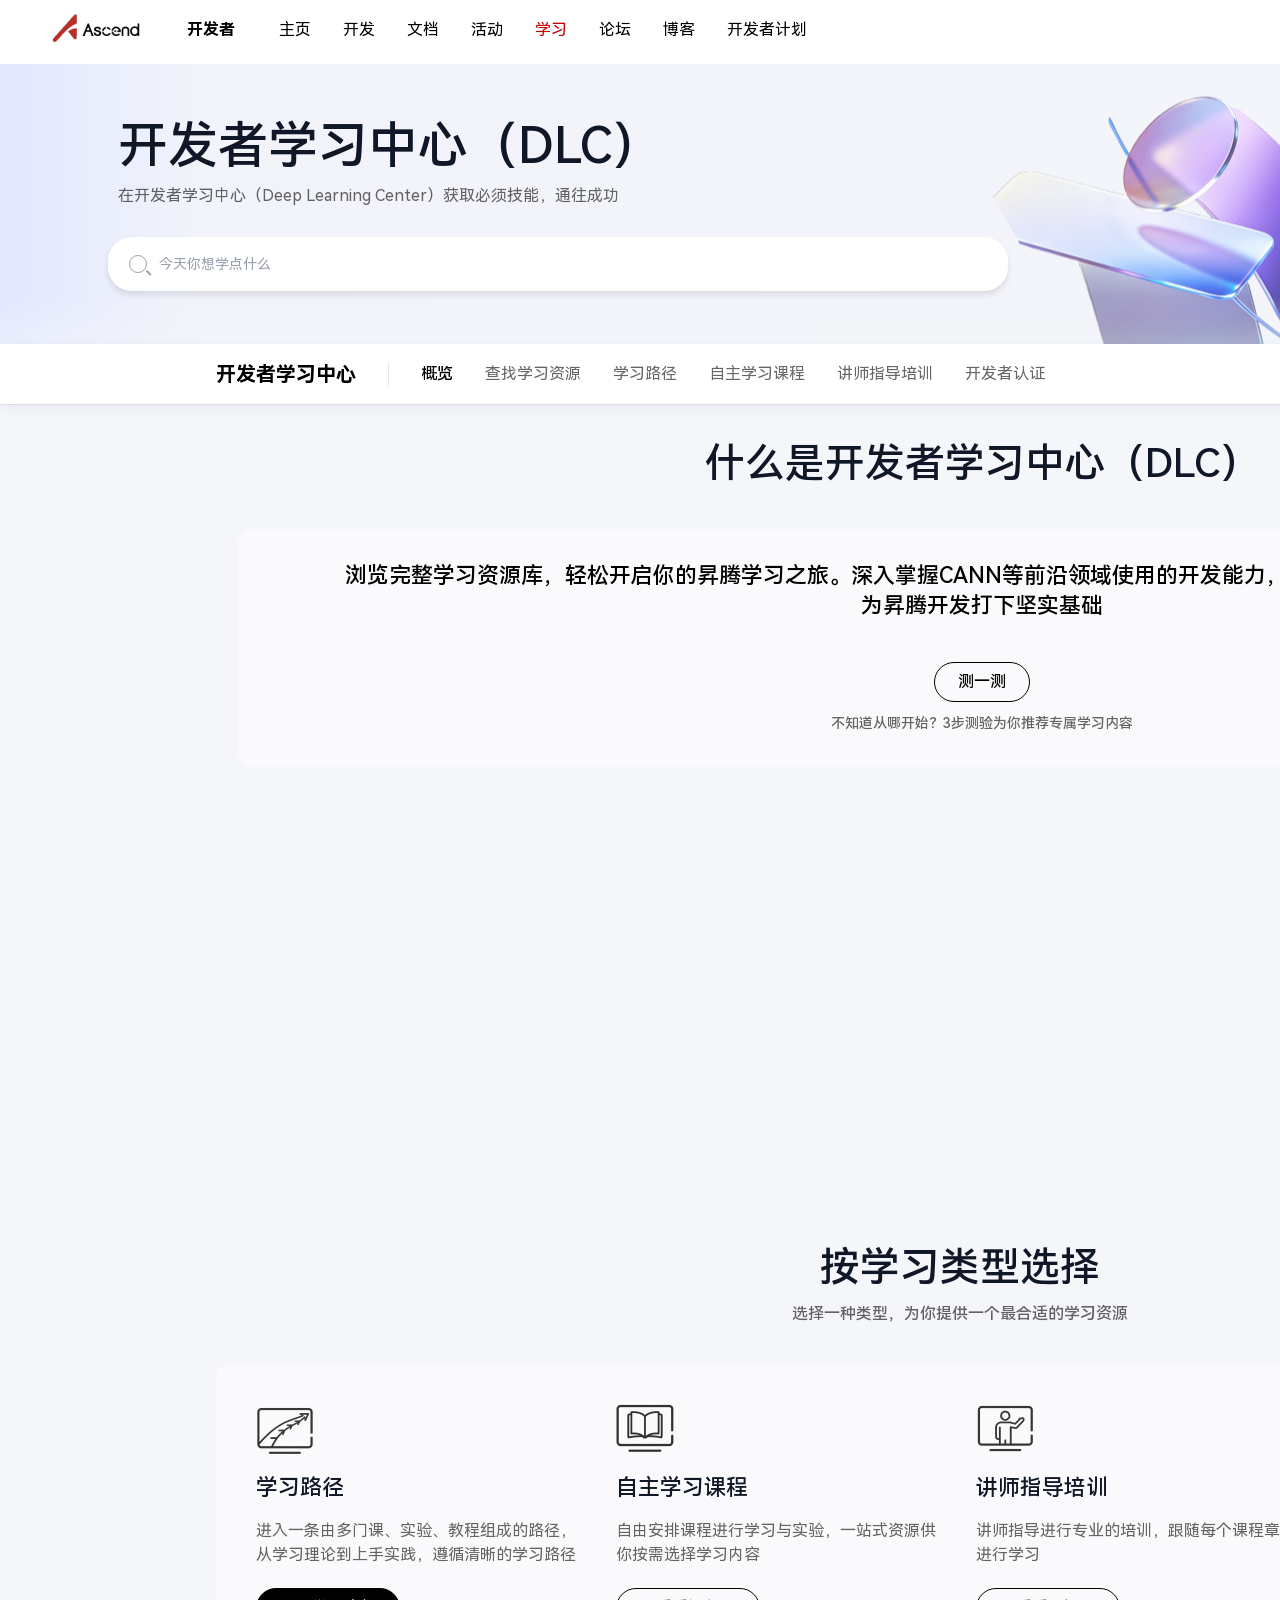
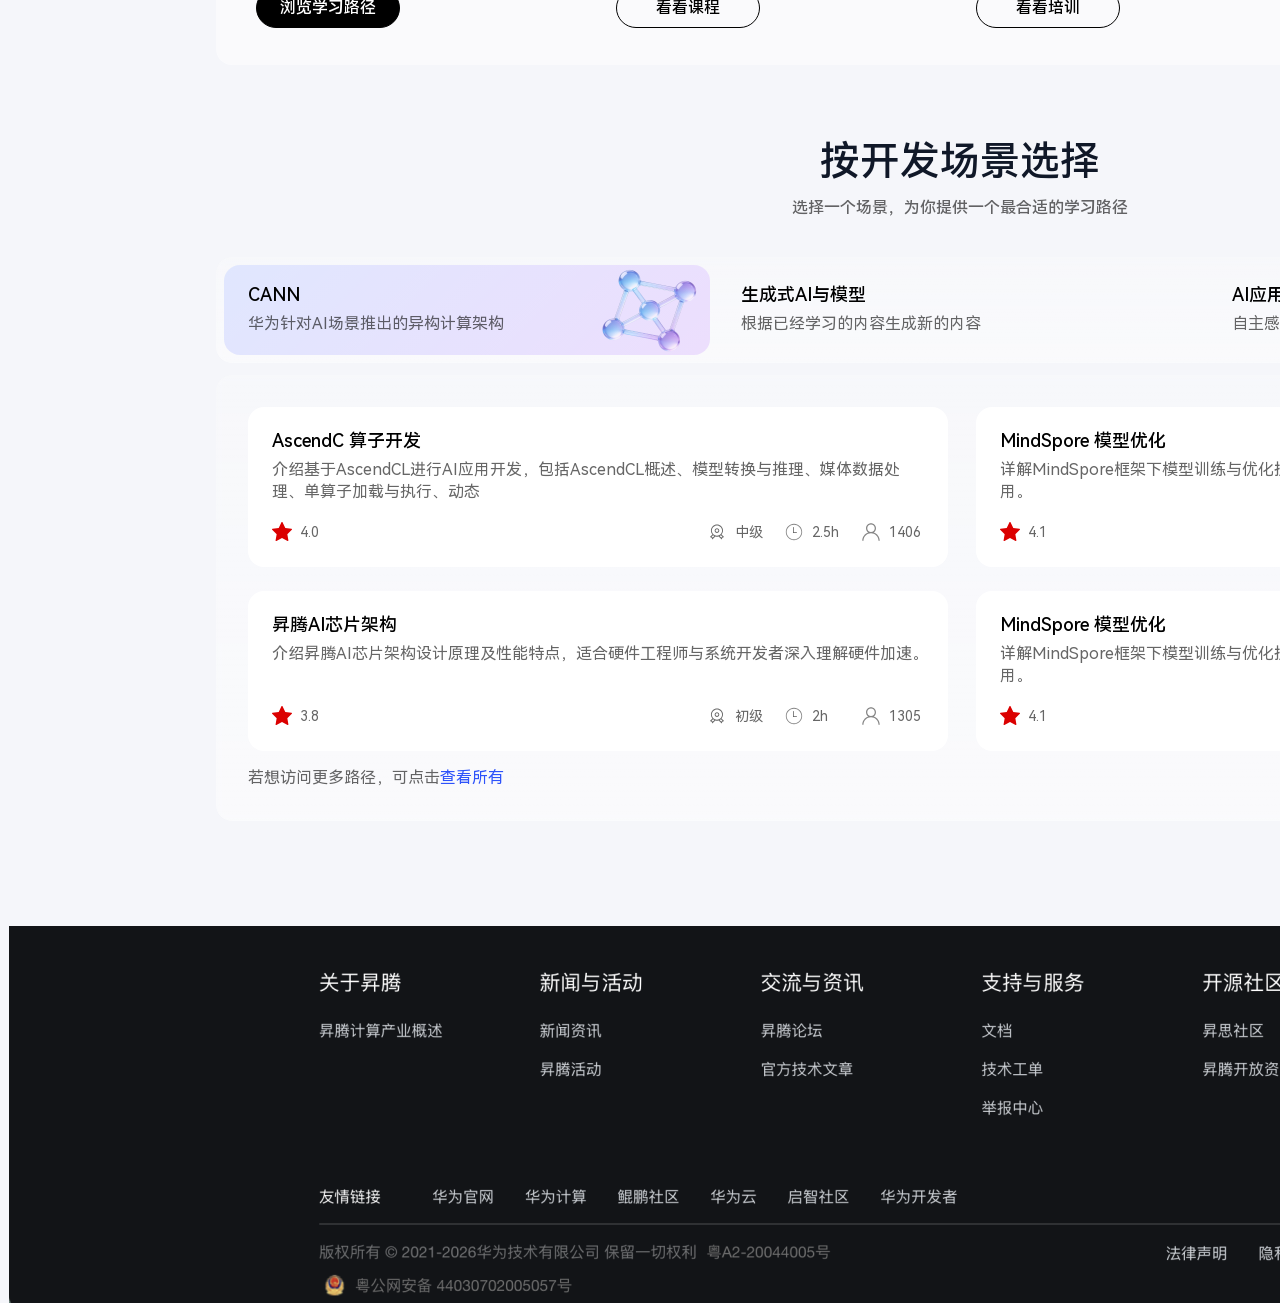
==== commit 8147c91b: "首页：补上副导航下方缺失的渐变衬底，实现"子导航吸顶+内容形变"滚动效果 - 副导航渐变衬底：Figma 节点 120:205 里副导航自己还叠了一层横向白色渐变   （Rectangle 5，左右透" ====
--- a/index.html
+++ b/index.html
@@ -35,20 +35,29 @@
 <span class="search-icon"></span>
 <input type="text" class="search-input" id="searchInput" placeholder="今天你想学点什么" autocomplete="off" oninput="onSearchInput(this.value)" onfocus="onSearchFocus()">
 </div>
+</section>
+<!-- 搜索下拉面板挪到 .banner 外面：.banner 现在有 overflow:hidden 来裁剪
+     banner-visual 向上溢出的部分，如果面板还在里面，展开的搜索结果会被一起裁掉 -->
 <div class="search-panel" id="searchPanel" style="left:108px;top:303px;"></div>
-<div class="subnav" style="left:216.0px;top:343.0px;width:1488.0px;height:56.0px;">
-<span class="subnav-item" style="left:432.0px;top:18.0px;font-weight:600;color:var(--color-text-primary);">概览</span>
-<a class="subnav-item" href="find.html" style="left:496.0px;top:18.0px;font-weight:400;color:var(--color-text-secondary);">查找学习资源</a>
-<a class="subnav-item" href="paths.html" style="left:624.0px;top:18.0px;font-weight:400;color:var(--color-text-secondary);">学习路径</a>
-<a class="subnav-item" href="courses.html" style="left:720.0px;top:18.0px;font-weight:400;color:var(--color-text-secondary);">自主学习课程</a>
-<a class="subnav-item" href="training.html" style="left:848.0px;top:18.0px;font-weight:400;color:var(--color-text-secondary);">讲师指导培训</a>
-<a class="subnav-item" href="certification.html" style="left:976.0px;top:18.0px;font-weight:400;color:var(--color-text-secondary);">开发者认证</a>
-</div>
+<div class="subnav-flow-spacer"></div>
+<div id="subnavSentinel" style="height:1px;"></div>
+<nav class="subnav" id="subnav">
+<div class="subnav-inner">
+<span class="subnav-brand">开发者学习中心</span>
+<span class="subnav-divider"></span>
+<span class="subnav-item" style="font-weight:600;color:var(--color-text-primary);">概览</span>
+<a class="subnav-item" href="find.html" style="font-weight:400;color:var(--color-text-secondary);">查找学习资源</a>
+<a class="subnav-item" href="paths.html" style="font-weight:400;color:var(--color-text-secondary);">学习路径</a>
+<a class="subnav-item" href="courses.html" style="font-weight:400;color:var(--color-text-secondary);">自主学习课程</a>
+<a class="subnav-item" href="training.html" style="font-weight:400;color:var(--color-text-secondary);">讲师指导培训</a>
+<a class="subnav-item" href="certification.html" style="font-weight:400;color:var(--color-text-secondary);">开发者认证</a>
+<button class="subnav-badge">我的学伴</button>
+</div>
+</nav>
 <button class="float-btn" style="left:1840.0px;top:1035.0px;width:36.0px;height:36.0px;" aria-label="quick action"><span></span></button>
 <button class="float-btn" style="left:1840.0px;top:1079.0px;width:36.0px;height:36.0px;" aria-label="quick action"><span></span></button>
 <button class="float-btn" style="left:1840.0px;top:1123.0px;width:36.0px;height:36.0px;" aria-label="quick action"><span></span></button>
 <button class="float-btn" style="left:1840.0px;top:1167.0px;width:36.0px;height:36.0px;" aria-label="quick action"><span></span></button>
-</section>
 <section class="intro" id="floorDefault">
 <div class="txt" style="left:704.5px;top:439.0px;width:555.0px;height:50.0px;font-size:40.0px;line-height:50.0px;font-weight:600;color:var(--color-text-heading);text-align:center;white-space:nowrap;">什么是开发者学习中心（DLC）</div>
 <div class="intro-card" style="left:238.0px;top:529.0px;width:1488.0px;height:238.0px;"></div>
@@ -188,6 +197,23 @@
 </div>
 
 <script>
+/* ================= 副导航吸顶 + 内容形变 =================
+   用 IntersectionObserver 监听 banner 底部的哨兵元素，而不是 scroll 事件手动
+   算滚动距离阈值。rootMargin 顶部收缩 64px（一级导航的高度，也是 .subnav 的
+   sticky top 值），这样哨兵"离开视口顶部"的临界点和 .subnav 原生吸附的临界
+   点完全对齐——哨兵不可见时说明 .subnav 已经贴到一级导航下方，加上 .stuck。 */
+(function(){
+  const sentinel = document.getElementById('subnavSentinel');
+  const subnav = document.getElementById('subnav');
+  if(!sentinel || !subnav) return;
+  const io = new IntersectionObserver((entries) => {
+    entries.forEach(entry => {
+      subnav.classList.toggle('stuck', !entry.isIntersecting);
+    });
+  }, { rootMargin: '-64px 0px 0px 0px', threshold: 0 });
+  io.observe(sentinel);
+})();
+
 /* 数据来源：Figma 节点 165:8336 / 165:8654 / 165:8968 / 165:9280（测一测第一/二/三/四步） */
 const QUIZ_STEPS = [
   { label: '第 1 步 / 共 3 步', headerTitle: '简单三步，祝你快速开启昇腾学习之旅', question: '你是什么角色？',
--- a/assets/css/styles.css
+++ b/assets/css/styles.css
@@ -81,7 +81,11 @@
   height: 2503px;
   margin: 0 auto;
   background: var(--color-bg-subtle);
-  overflow: hidden; /* clips content that bleeds above y=0 (banner visual), matching the Figma frame */
+  /* overflow:hidden used to live here, but it breaks position:sticky for any descendant
+     (any ancestor with overflow != visible constrains sticky) — the only thing it was
+     protecting against is the banner-visual image bleeding above y=0, so that clip is
+     now scoped to .banner itself (which is position:absolute + its own overflow:hidden,
+     so it doesn't touch the sticky sub-nav's ancestor chain). */
 }
 
 /* Section wrappers are NOT positioning contexts — every element inside them uses
@@ -94,10 +98,14 @@
 
 /* ================= Nav ================= */
 .nav {
-  position: absolute;
-  left: 0; top: 0; width: 1920px; height: 64px;
-  background: var(--color-bg-surface);
-  z-index: 10;
+  /* sticky + in-flow (first child of .page) instead of absolute, so it stays pinned to
+     the viewport top while scrolling — the sub-nav's "stuck" state docks directly under
+     this bar, which only makes sense if this bar itself never scrolls away. */
+  position: sticky;
+  top: 0;
+  left: 0; width: 1920px; height: 64px;
+  background: var(--color-bg-surface);
+  z-index: 30;
 }
 .nav-links { position: absolute; left: 0; top: 0; width: 100%; height: 100%; }
 .nav-link {
@@ -109,7 +117,18 @@
 }
 
 /* ================= Banner ================= */
-.banner { position: static; }
+/* Taken out of flow (was position:static) so it no longer pushes the in-flow
+   nav/sub-nav-spacer/sub-nav stack down — it paints as an absolute overlay at the
+   page's own origin (0,0), which is pixel-identical to how its children were already
+   positioned (they were always page-relative, since .banner itself was never a
+   positioning context). overflow:hidden is scoped here (see .page comment above). */
+.banner {
+  position: absolute;
+  left: 0; top: 0; width: 1920px; height: 620px; /* tall enough to fully contain
+    banner-visual.png (bottom edge at y≈604px) — only the top bleed (y<0) needs
+    clipping, this must not also cut off content that was always meant to show */
+  overflow: hidden;
+}
 .banner-base {
   position: absolute;
   background: linear-gradient(90deg, #E1E7FF 0%, rgba(182, 197, 254, 0.05) 10.2%, rgba(221, 233, 255, 0.05) 88%, #DED1FD 96.2%);
@@ -256,8 +275,70 @@
   color: #2E53FA;
 }
 .sp-view-all:hover { text-decoration: underline; }
-.subnav { position: absolute; background: transparent; }
-.subnav-item { position: absolute; font-size: 16px; line-height: 19.2px; white-space: nowrap; }
+/* ================= Sub-nav：吸顶 + 内容形变 =================
+   来源 Figma 节点 120:205（默认态，副导航叠在 banner 渐变衬底上，居中排列）
+   与 207:24512（"开发者学习中心-向下滚动"，副导航吸附在一级导航正下方，
+   左侧品牌标签+分隔线，居左排列，右侧"我的学伴"胶囊）。
+
+   .subnav-flow-spacer 把 .subnav 在文档流中的自然位置推到 y=343（等于原来
+   absolute 的 top:343），这样 position:sticky 在未吸附时视觉位置和原设计
+   完全一致；一级导航高度 64px，所以 .subnav 的 sticky top 也是 64px，吸附
+   后正好贴在一级导航下方。#subnavSentinel 放在 spacer 末尾（也就是 .subnav
+   吸附前的自然位置），IntersectionObserver 用 rootMargin:-64px 顶部收缩量
+   来匹配同一个吸附临界点，一旦哨兵离开这个收缩后的视口顶部就加上 .stuck。 */
+.subnav-flow-spacer { height: 279px; }
+.subnav {
+  position: sticky;
+  top: 64px;
+  z-index: 20;
+  width: 1920px;
+  height: 56px;
+  background: transparent;
+  transition: background 0.25s ease, box-shadow 0.25s ease, height 0.25s ease;
+}
+.subnav.stuck {
+  background: var(--color-bg-surface);
+  height: 60px;
+  box-shadow: 0 1px 0 rgba(0, 0, 0, 0.06), 0 4px 12px rgba(16, 24, 40, 0.06);
+}
+.subnav-inner {
+  display: flex;
+  align-items: center;
+  gap: 32px;
+  width: 1488px;
+  height: 100%;
+  margin: 0 auto;
+  padding-left: 432px; /* 未吸附时用 padding 模拟原设计的居中效果，因为 padding
+                           可以平滑过渡，justify-content 的关键字切换不行 */
+  background: linear-gradient(90deg, rgba(255, 255, 255, 0.05) 0%, #fff 31%, rgba(255, 255, 255, 0.8) 68%, rgba(255, 255, 255, 0) 100%);
+  transition: padding-left 0.25s ease, background 0.25s ease;
+}
+.subnav.stuck .subnav-inner { padding-left: 0; background: none; }
+.subnav-item { position: static; font-size: 16px; line-height: 19.2px; white-space: nowrap; }
+.subnav-brand {
+  display: none;
+  align-items: center;
+  font-size: 20px;
+  font-weight: 700;
+  color: #000;
+  flex: none;
+  white-space: nowrap;
+}
+.subnav-divider { display: none; width: 1px; height: 24px; background: var(--color-border-default); flex: none; }
+.subnav.stuck .subnav-brand, .subnav.stuck .subnav-divider { display: flex; }
+.subnav-badge {
+  flex: none;
+  margin-left: auto;
+  border-radius: 999px;
+  padding: 5px 20px;
+  font-size: 14px;
+  color: #730CFF;
+  background: linear-gradient(115deg, rgba(223, 212, 251, 0.5), rgba(222, 209, 253, 0.8));
+  opacity: 0;
+  pointer-events: none;
+  transition: opacity 0.25s ease;
+}
+.subnav.stuck .subnav-badge { opacity: 1; pointer-events: auto; }
 .float-btn {
   position: absolute;
   background: var(--color-bg-surface);
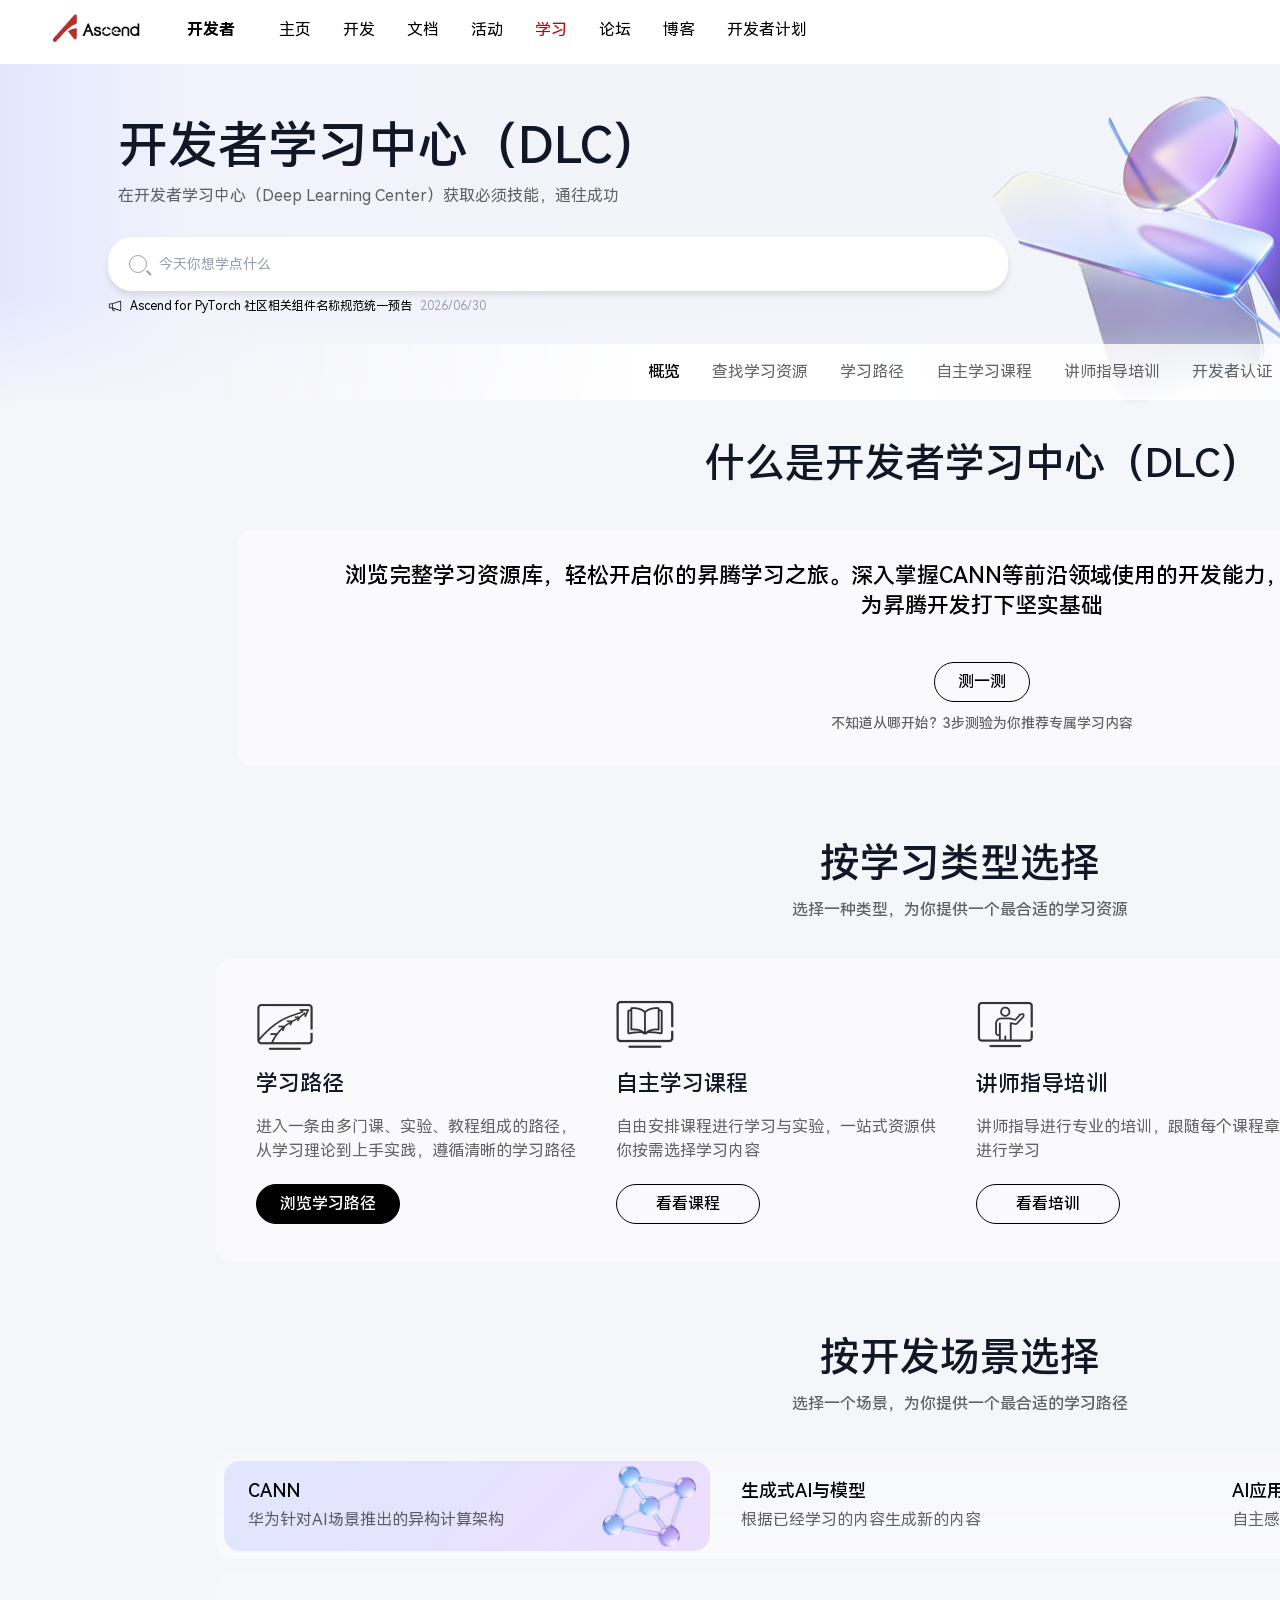
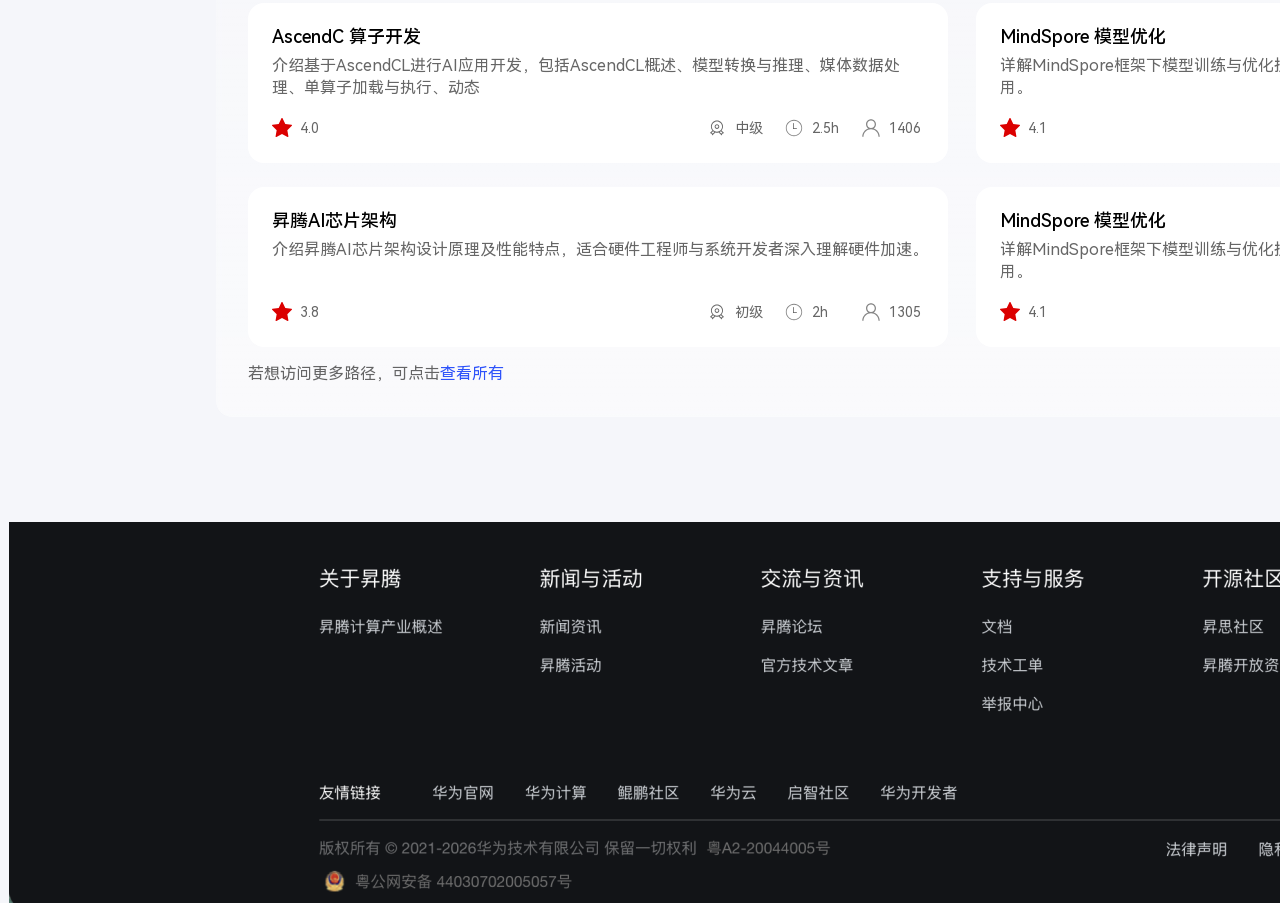
==== commit 0e6d36e9: "修复吸顶导航引入的楼层间距回归；去掉4个悬浮按钮；首页加新课程公告；相关文档补路径+真实链接 - 修复主 bug：上次给 .nav/.subnav 做吸顶时，在 .page 顶部新增了 400px 的" ====
--- a/index.html
+++ b/index.html
@@ -35,6 +35,11 @@
 <span class="search-icon"></span>
 <input type="text" class="search-input" id="searchInput" placeholder="今天你想学点什么" autocomplete="off" oninput="onSearchInput(this.value)" onfocus="onSearchFocus()">
 </div>
+<div class="announce-bar" style="left:108.0px;top:299.0px;width:900.0px;">
+<img class="announce-icon" src="assets/images/announce-icon.svg" alt="">
+<span class="announce-text">Ascend for PyTorch 社区相关组件名称规范统一预告</span>
+<span class="announce-date">2026/06/30</span>
+</div>
 </section>
 <!-- 搜索下拉面板挪到 .banner 外面：.banner 现在有 overflow:hidden 来裁剪
      banner-visual 向上溢出的部分，如果面板还在里面，展开的搜索结果会被一起裁掉 -->
@@ -54,10 +59,6 @@
 <button class="subnav-badge">我的学伴</button>
 </div>
 </nav>
-<button class="float-btn" style="left:1840.0px;top:1035.0px;width:36.0px;height:36.0px;" aria-label="quick action"><span></span></button>
-<button class="float-btn" style="left:1840.0px;top:1079.0px;width:36.0px;height:36.0px;" aria-label="quick action"><span></span></button>
-<button class="float-btn" style="left:1840.0px;top:1123.0px;width:36.0px;height:36.0px;" aria-label="quick action"><span></span></button>
-<button class="float-btn" style="left:1840.0px;top:1167.0px;width:36.0px;height:36.0px;" aria-label="quick action"><span></span></button>
 <section class="intro" id="floorDefault">
 <div class="txt" style="left:704.5px;top:439.0px;width:555.0px;height:50.0px;font-size:40.0px;line-height:50.0px;font-weight:600;color:var(--color-text-heading);text-align:center;white-space:nowrap;">什么是开发者学习中心（DLC）</div>
 <div class="intro-card" style="left:238.0px;top:529.0px;width:1488.0px;height:238.0px;"></div>
@@ -80,7 +81,14 @@
   <div class="rec-cards" id="recCards"></div>
 </div>
 </section>
-<div id="belowFloor1" style="position:relative;top:0px;transition:top 0.3s ease;">
+<!-- #belowFloor1 是 position:relative（用来做楼层整体位移的定位上下文），
+     它前面现在多了 .nav/.subnav-flow-spacer/#subnavSentinel/.subnav 这几个
+     新增的 in-flow 吸顶元素（合计 400px 高：64+279+1+56），会把 #belowFloor1
+     自己在文档流里的位置往下推 400px；由于它是定位上下文，其内部所有
+     position:absolute 的子元素坐标都是"页面根坐标"，一旦 #belowFloor1 的
+     流内位置偏移，子元素就会跟着多偏移 400px（第一/二楼层间距变得巨大的
+     原因）。用 margin-top:-400px 把这个偏移抵消掉，让它等效仍在 (0,0)。 -->
+<div id="belowFloor1" style="position:relative;margin-top:-400px;top:0px;transition:top 0.3s ease;">
 <section class="learn-type">
 <div class="txt" style="left:820.0px;top:839.0px;width:280.0px;height:50.0px;font-size:40.0px;line-height:50.0px;font-weight:600;color:var(--color-text-heading);text-align:center;white-space:nowrap;">按学习类型选择</div>
 <div class="txt" style="left:322.0px;top:901.0px;width:1275.0px;height:18.0px;font-size:16.0px;line-height:18.0px;font-weight:600;color:var(--color-text-secondary);text-align:center;white-space:nowrap;">选择一种类型，为你提供一个最合适的学习资源</div>
--- a/assets/css/styles.css
+++ b/assets/css/styles.css
@@ -174,6 +174,18 @@
 }
 .search-input::placeholder { color: var(--color-text-muted); }
 
+/* 搜索框下面的新课程上线公告条 */
+.announce-bar {
+  position: absolute;
+  display: flex;
+  align-items: center;
+  gap: 8px;
+  font-size: 12px;
+  color: var(--color-text-primary);
+}
+.announce-icon { width: 14px; height: 14px; flex: none; }
+.announce-date { color: var(--color-text-muted); flex: none; }
+
 /* ================= Search panel (default/初始/激活/悬浮) =================
    内容/颜色/间距来自 Figma 节点 164:2712(初始面板) / 165:4366(激活/悬浮，
    两者结构相同，悬浮态只多一个「加入学习计划」按钮)。 */
@@ -288,17 +300,19 @@
    来匹配同一个吸附临界点，一旦哨兵离开这个收缩后的视口顶部就加上 .stuck。 */
 .subnav-flow-spacer { height: 279px; }
 .subnav {
+  /* height 定死不随 .stuck 变化：sticky 元素仍占用自己的流内高度，如果高度
+     跟着状态变化，会让 #belowFloor1 及其后所有楼层的坐标基准也跟着抖动
+     （见 #belowFloor1 margin-top:-400px 处的说明）。 */
   position: sticky;
   top: 64px;
   z-index: 20;
   width: 1920px;
   height: 56px;
   background: transparent;
-  transition: background 0.25s ease, box-shadow 0.25s ease, height 0.25s ease;
+  transition: background 0.25s ease, box-shadow 0.25s ease;
 }
 .subnav.stuck {
   background: var(--color-bg-surface);
-  height: 60px;
   box-shadow: 0 1px 0 rgba(0, 0, 0, 0.06), 0 4px 12px rgba(16, 24, 40, 0.06);
 }
 .subnav-inner {
